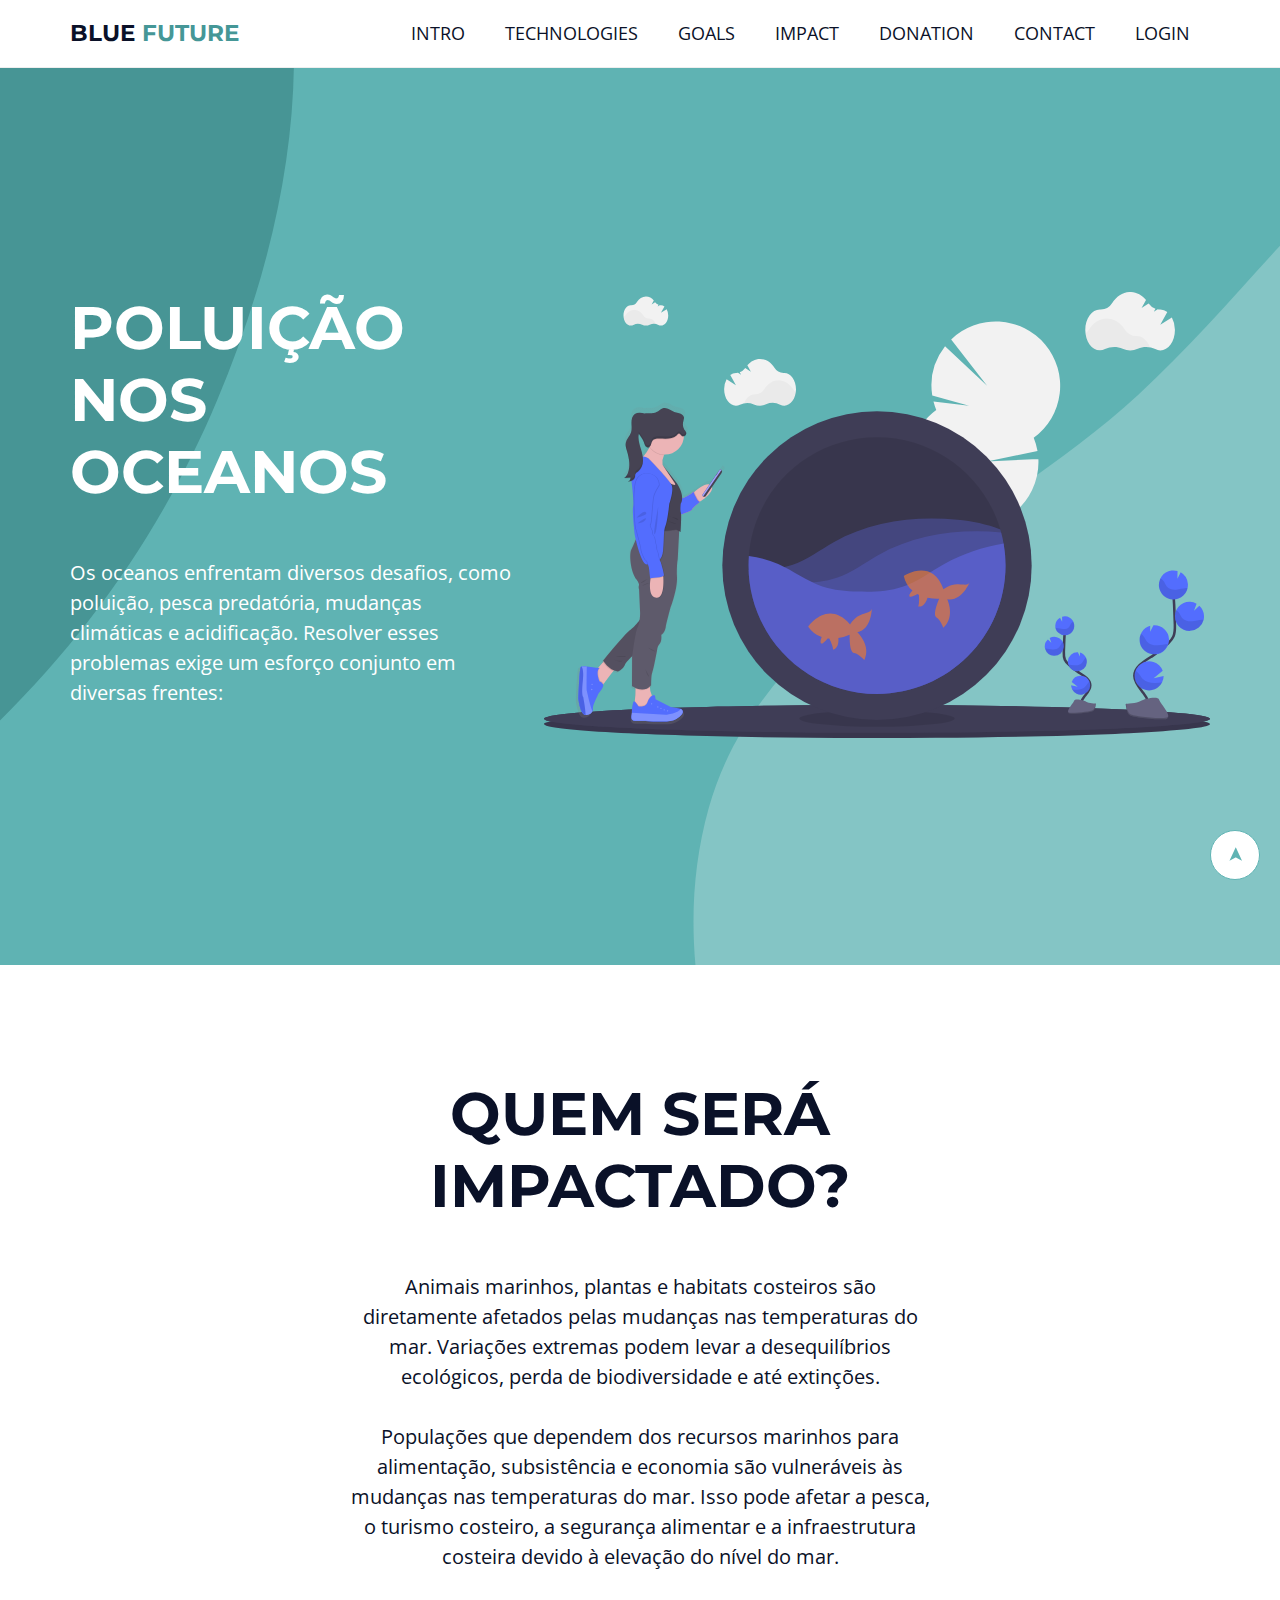
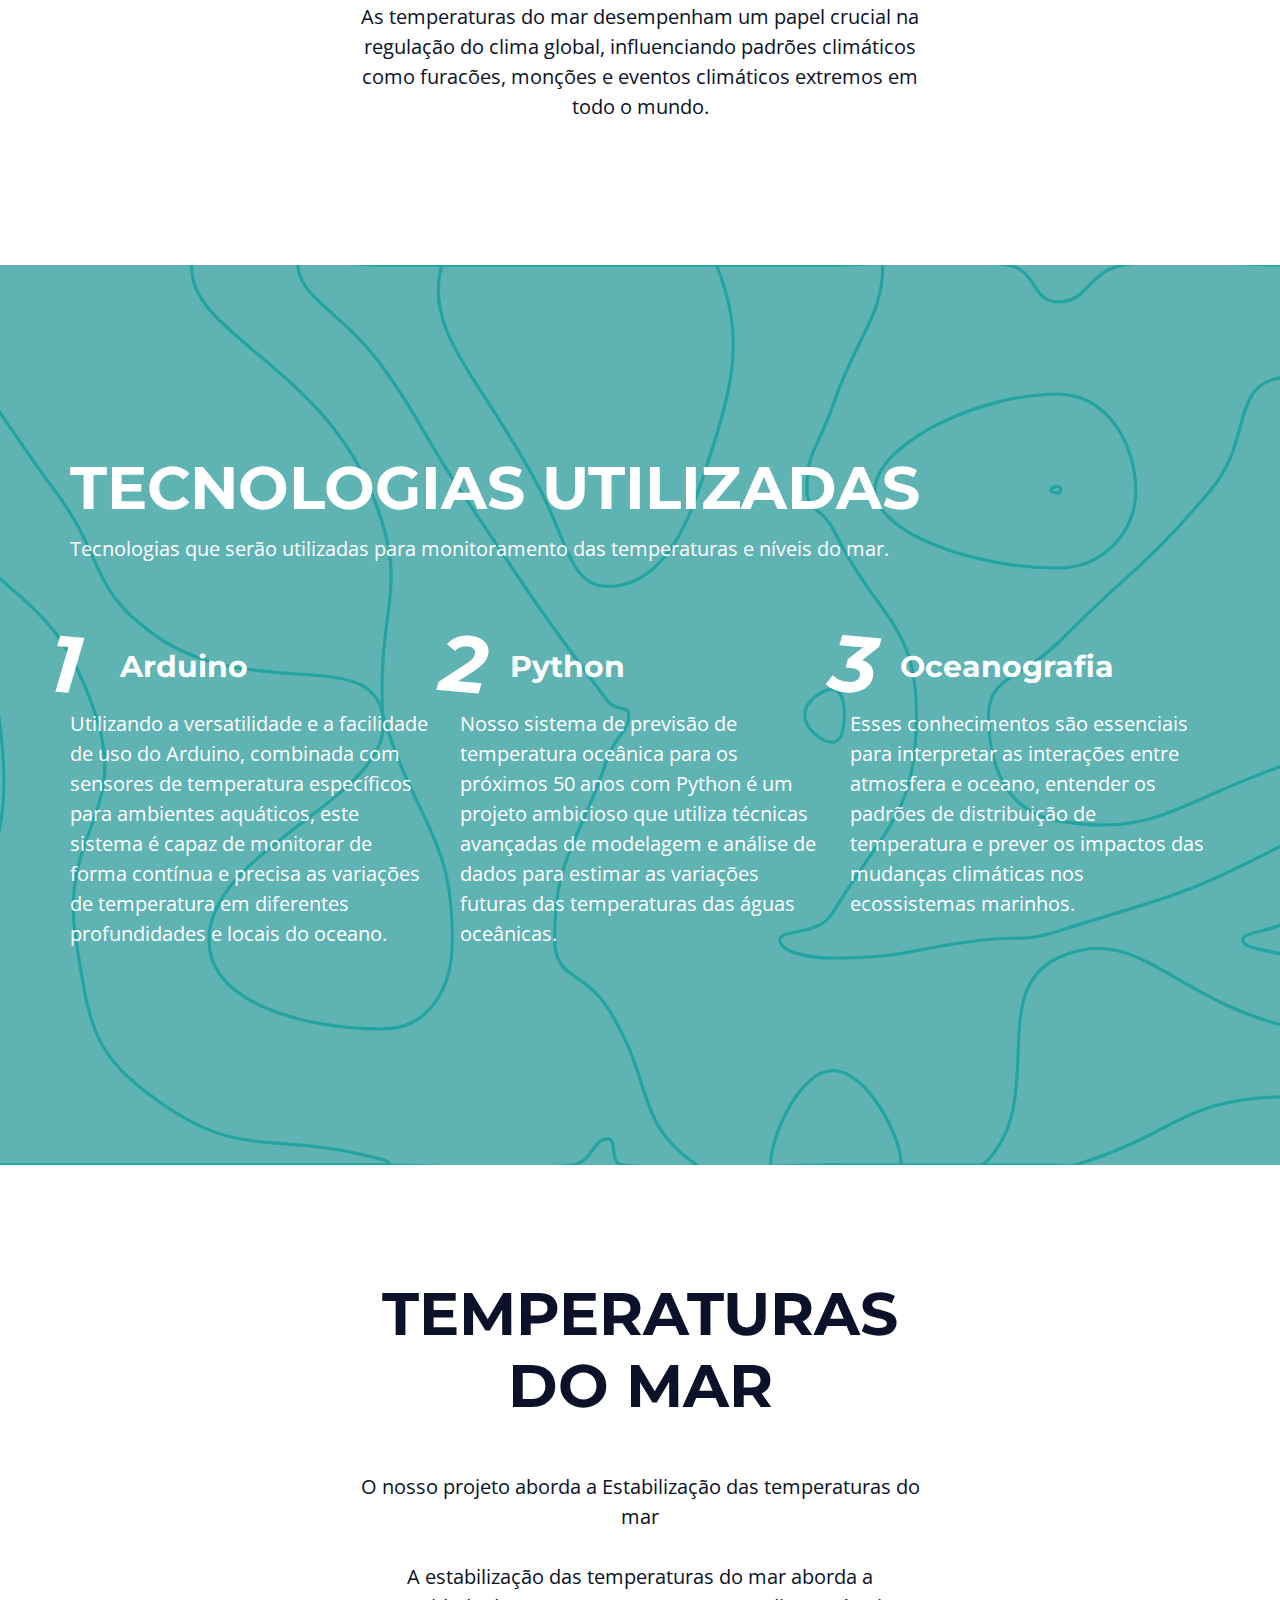
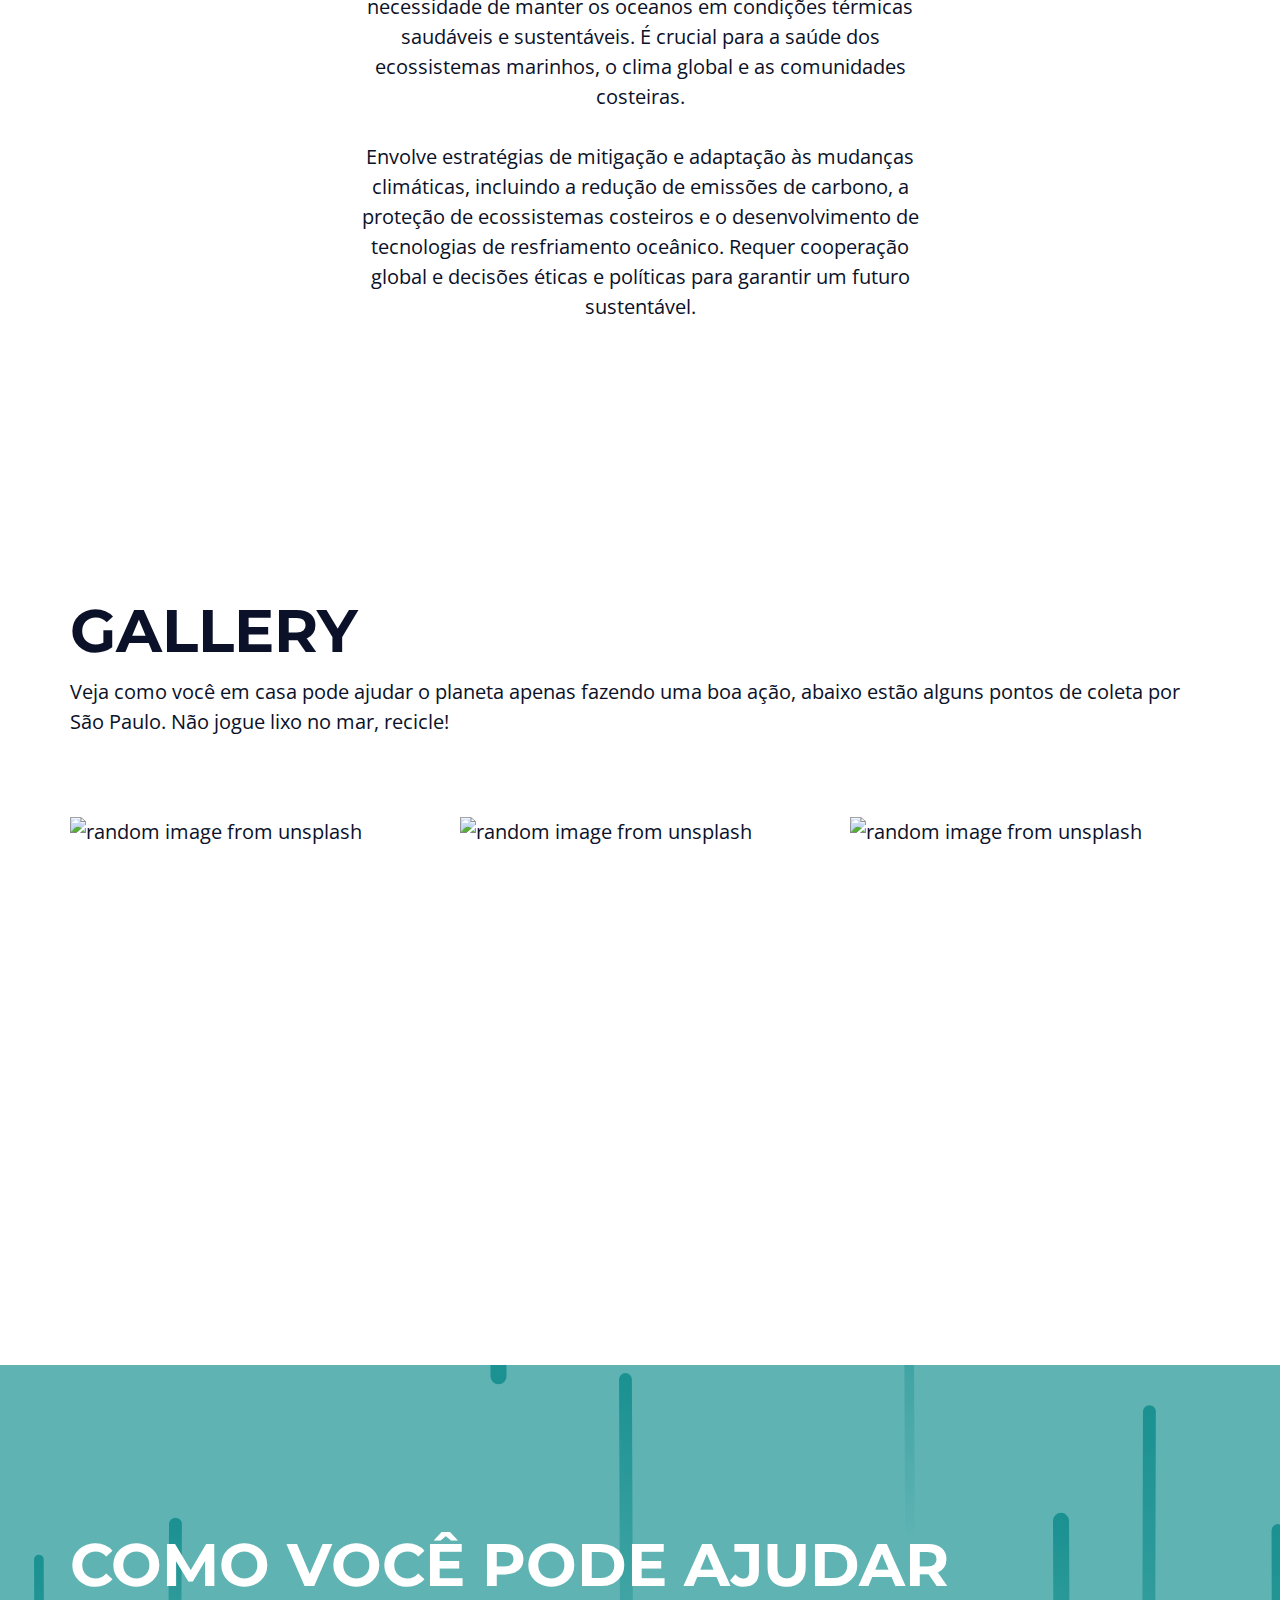
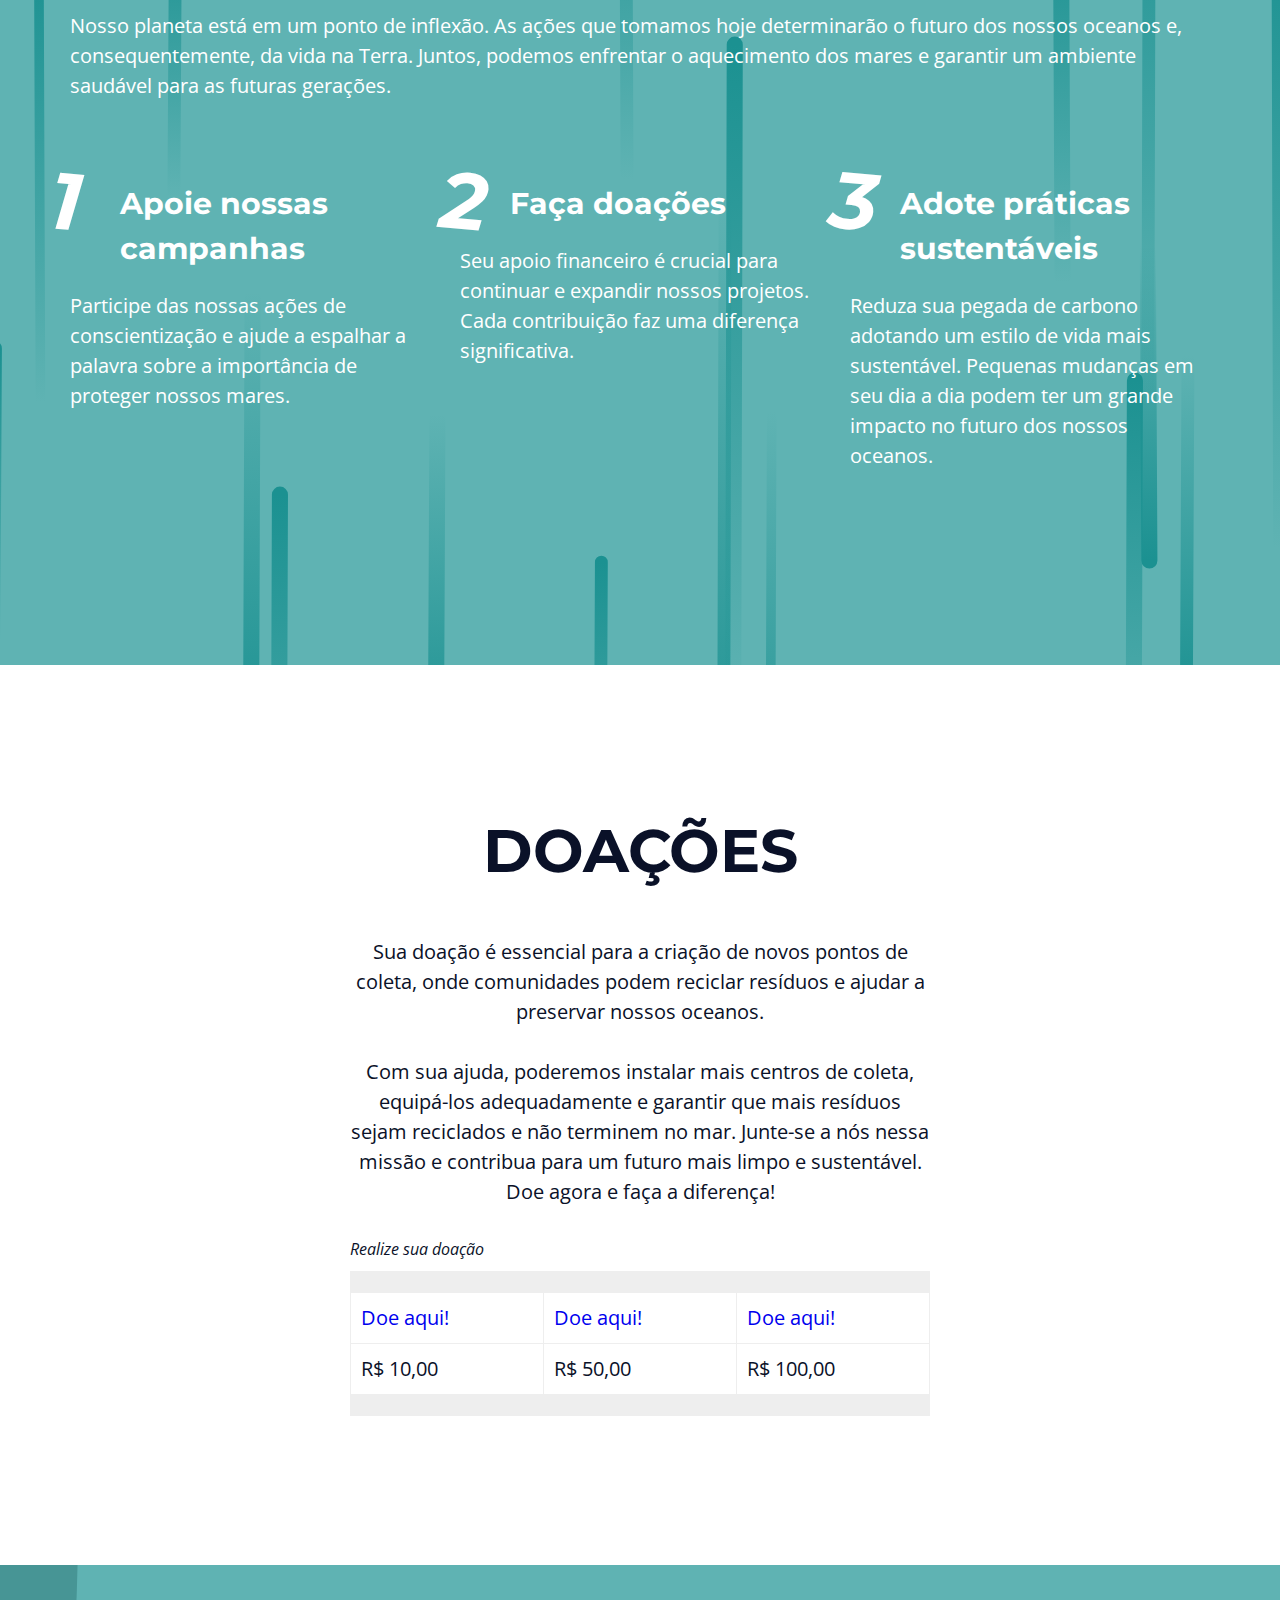
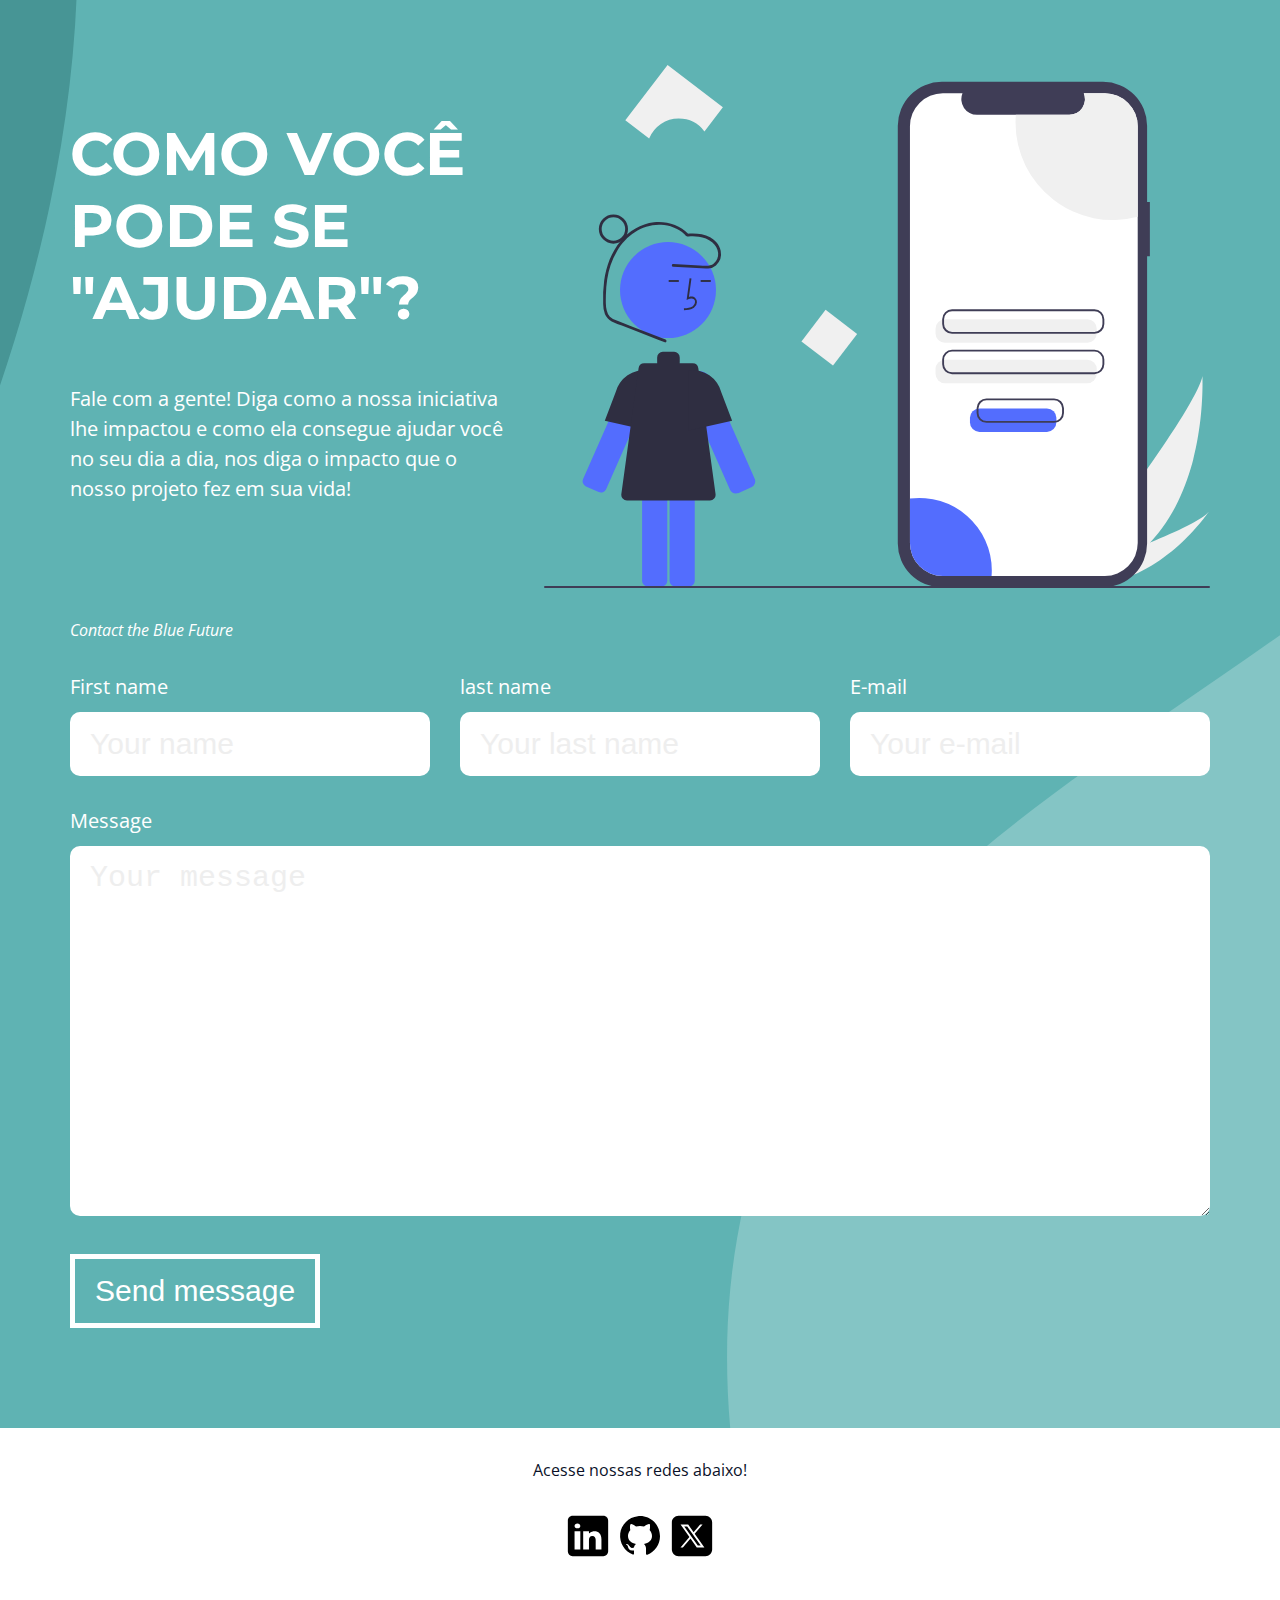
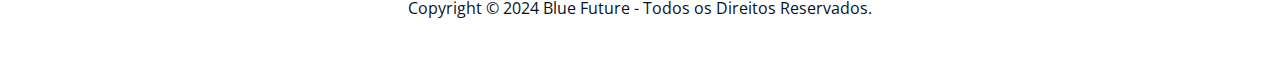
==== index.html @ 36d3753d "Front-end: Blue Future && Web Dev: GS" ====
<!DOCTYPE html>
<html lang="pt-BR">

<head>
  <meta charset="UTF-8">
  <meta name="viewport" content="width=device-width, initial-scale=1.0">
  <title>Blue Future</title>
  <link rel="preconnect" href="https://fonts.gstatic.com">
  <link rel="shortcut icon" href="/assets/img/fish.png">
  <link
    href="https://fonts.googleapis.com/css2?family=Montserrat:wght@900&family=Open+Sans:ital,wght@0,400;0,700;1,400&display=swap"
    rel="stylesheet">
  <link rel="stylesheet" href="assets/css/variables.css">
  <link rel="stylesheet" href="assets/css/elements.css">
  <link rel="stylesheet" href="assets/css/classes.css">
  <link rel="stylesheet" href="assets/css/menu.css">
  <link rel="stylesheet" href="assets/css/styles.css">
</head>

<body>

  <input id="close-menu" class="close-menu" type="checkbox" aria-label="Close menu" role="button">
  <label class="close-menu-label" for="close-menu" title="close menu"></label>
  <aside class="menu white-bg">
    <div class="main-content menu-content">
      <h1 onclick="getElementById('close-menu').checked = false;">
        <a href="#home">Blue <span id="future">Future</span></a>
      </h1>

      <nav>
        <ul onclick="getElementById('close-menu').checked = false;">
          <li><a href="#intro">Intro</a></li>
          <li><a href="#grid-one">Technologies</a></li>
          <li><a href="#goals">Goals</a></li>
          <li><a href="#grid-two">Impact</a></li>
          <li><a href="#pricing">donation</a></li>
          <li><a href="#contact">Contact</a></li>
          <li><a href="login.html">Login</a></li>
        </ul>
      </nav>
    </div>
  </aside>

  <div class="menu-spacing"></div>

  <section id="home" class="intro main-bg section">
    <div class="main-content intro-content">
      <div class="intro-text-content">
        <h2>Poluição nos oceanos</h2>
        <p>Os oceanos enfrentam diversos desafios, como poluição, pesca predatória, mudanças climáticas e acidificação. Resolver esses problemas exige um esforço conjunto em diversas frentes:</p>
      </div>
      <div class="intro-img">
        <img src="assets/img/svg_fish.svg" alt="Logo de HTML, CSS e JS.">
      </div>
    </div>
  </section>

  <section id="intro" class="white-bg section">
    <div class="main-content top3-content">
      <h2>Quem será impactado?</h2>
      <p>Animais marinhos, plantas e habitats costeiros são diretamente afetados pelas mudanças nas temperaturas do mar. Variações extremas podem levar a desequilíbrios ecológicos, perda de biodiversidade e até extinções.</p>
      <p>Populações que dependem dos recursos marinhos para alimentação, subsistência e economia são vulneráveis às mudanças nas temperaturas do mar. Isso pode afetar a pesca, o turismo costeiro, a segurança alimentar e a infraestrutura costeira devido à elevação do nível do mar.</p>
      <p>As temperaturas do mar desempenham um papel crucial na regulação do clima global, influenciando padrões climáticos como furacões, monções e eventos climáticos extremos em todo o mundo.</p>
    </div>
  </section>


  <section id="grid-one" class="grid-one ter-bg section">
    <div class="main-content grid-one-content">
      <h2 class="grid-main-heading">Tecnologias Utilizadas</h2>
      <p class="grid-description">Tecnologias que serão utilizadas para monitoramento das temperaturas e níveis do mar.</p>

      <div class="grid">
        <article>
          <h3>Arduino</h3>
          <p>Utilizando a versatilidade e a facilidade de uso do Arduino, combinada com sensores de temperatura específicos para ambientes aquáticos, este sistema é capaz de monitorar de forma contínua e precisa as variações de temperatura em diferentes profundidades e locais do oceano.</p>
        </article>
        <article>
          <h3>Python</h3>
          <p>Nosso sistema de previsão de temperatura oceânica para os próximos 50 anos com Python é um projeto ambicioso que utiliza técnicas avançadas de modelagem e análise de dados para estimar as variações futuras das temperaturas das águas oceânicas.</p>
        </article>
        <article>
          <h3>Oceanografia</h3>
          <p>Esses conhecimentos são essenciais para interpretar as interações entre atmosfera e oceano, entender os padrões de distribuição de temperatura e prever os impactos das mudanças climáticas nos ecossistemas marinhos.</p>
        </article>
      </div>
    </div>
  </section>

  <section id="goals" class="white-bg section">
    <div class="main-content top3-content">
      <h2>Temperaturas do mar</h2>
      <p>O nosso projeto aborda a Estabilização das temperaturas do mar</p>
      <p>A estabilização das temperaturas do mar aborda a necessidade de manter os oceanos em condições térmicas saudáveis e sustentáveis. É crucial para a saúde dos ecossistemas marinhos, o clima global e as comunidades costeiras.</p>
      <p>Envolve estratégias de mitigação e adaptação às mudanças climáticas, incluindo a redução de emissões de carbono, a proteção de ecossistemas costeiros e o desenvolvimento de tecnologias de resfriamento oceânico. Requer cooperação global e decisões éticas e políticas para garantir um futuro sustentável.</p>
    </div>
  </section>

  <section id="gallery" class="grid-one white-bg section">
    <div class="main-content grid-one-content">
      <h2 class="grid-main-heading">Gallery</h2>
      <p class="grid-description">Veja como você em casa pode ajudar o planeta apenas fazendo uma boa ação, abaixo estão alguns pontos de coleta por São Paulo. Não jogue lixo no mar, recicle!</p>

      <div class="grid">
        <div class="gallery-img">
          <img src="https://images.unsplash.com/photo-1618477462041-2b6b1920e073?q=80&w=2070&auto=format&fit=crop&ixlib=rb-4.0.3&ixid=M3wxMjA3fDB8MHxwaG90by1wYWdlfHx8fGVufDB8fHx8fA%3D%3D" alt="random image from unsplash" />
        </div>
        <div class="gallery-img">
          <img src="https://plus.unsplash.com/premium_photo-1682091830665-e6a7e4335234?q=80&w=2070&auto=format&fit=crop&ixlib=rb-4.0.3&ixid=M3wxMjA3fDB8MHxwaG90by1wYWdlfHx8fGVufDB8fHx8fA%3D%3D" alt="random image from unsplash" />
        </div>
        <div class="gallery-img">
          <img src="https://plus.unsplash.com/premium_photo-1664475518050-b8e78dccf95c?q=80&w=2070&auto=format&fit=crop&ixlib=rb-4.0.3&ixid=M3wxMjA3fDB8MHxwaG90by1wYWdlfHx8fGVufDB8fHx8fA%3D%3D" alt="random image from unsplash" />
        </div>
        <div class="gallery-img">
          <iframe src="https://www.google.com/maps/embed?pb=!1m18!1m12!1m3!1d58525.08194206364!2d-46.807907487698145!3d-23.53906115295332!2m3!1f0!2f0!3f0!3m2!1i1024!2i768!4f13.1!3m3!1m2!1s0x94ce59c7dbf9ff57%3A0x4ca8eb5c4f7ecca9!2sFIAP%20-%20Paulista!5e0!3m2!1spt-BR!2sbr!4v1716909405875!5m2!1spt-BR!2sbr" width="600" height="350" style="border:0;" allowfullscreen="" loading="lazy" referrerpolicy="no-referrer-when-downgrade"></iframe>
        </div>
        <div class="gallery-img">
          <iframe src="https://www.google.com/maps/embed?pb=!1m18!1m12!1m3!1d58525.08194206364!2d-46.807907487698145!3d-23.53906115295332!2m3!1f0!2f0!3f0!3m2!1i1024!2i768!4f13.1!3m3!1m2!1s0x94ce59c7dbf9ff57%3A0x4ca8eb5c4f7ecca9!2sFIAP%20-%20Paulista!5e0!3m2!1spt-BR!2sbr!4v1716909405875!5m2!1spt-BR!2sbr" width="600" height="350" style="border:0;" allowfullscreen="" loading="lazy" referrerpolicy="no-referrer-when-downgrade"></iframe>
        </div>
        <div class="gallery-img">
          <iframe src="https://www.google.com/maps/embed?pb=!1m18!1m12!1m3!1d58525.08194206364!2d-46.807907487698145!3d-23.53906115295332!2m3!1f0!2f0!3f0!3m2!1i1024!2i768!4f13.1!3m3!1m2!1s0x94ce59c7dbf9ff57%3A0x4ca8eb5c4f7ecca9!2sFIAP%20-%20Paulista!5e0!3m2!1spt-BR!2sbr!4v1716909405875!5m2!1spt-BR!2sbr" width="600" height="350" style="border:0;" allowfullscreen="" loading="lazy" referrerpolicy="no-referrer-when-downgrade"></iframe>
        </div>
      </div>
    </div>
  </section>



  <section id="grid-two" class="grid-one sec-bg section">
    <div class="main-content grid-one-content">
      <h2 class="grid-main-heading">Como Você Pode Ajudar</h2>
      <p class="grid-description">Nosso planeta está em um ponto de inflexão. As ações que tomamos hoje determinarão o futuro dos nossos oceanos e, consequentemente, da vida na Terra. Juntos, podemos enfrentar o aquecimento dos mares e garantir um ambiente saudável para as futuras gerações.</p>

      <div class="grid">
        <article>
          <h3>Apoie nossas campanhas</h3>
          <p>Participe das nossas ações de conscientização e ajude a espalhar a palavra sobre a importância de proteger nossos mares.</p>
        </article>
        <article>
          <h3>Faça doações</h3>
          <p>Seu apoio financeiro é crucial para continuar e expandir nossos projetos. Cada contribuição faz uma diferença significativa.</p>
        </article>
        <article>
          <h3>Adote práticas sustentáveis</h3>
          <p>Reduza sua pegada de carbono adotando um estilo de vida mais sustentável. Pequenas mudanças em seu dia a dia podem ter um grande impacto no futuro dos nossos oceanos.</p>
        </article>
      </div>
    </div>
  </section>

  <section id="pricing" class="white-bg section">
    <div class="main-content top3-content">
      <h2>Doações</h2>
      <p>Sua doação é essencial para a criação de novos pontos de coleta, onde comunidades podem reciclar resíduos e ajudar a preservar nossos oceanos. </p>
      <p>Com sua ajuda, poderemos instalar mais centros de coleta, equipá-los adequadamente e garantir que mais resíduos sejam reciclados e não terminem no mar. Junte-se a nós nessa missão e contribua para um futuro mais limpo e sustentável. Doe agora e faça a diferença!</p>

      <div class="responsive-table">
        <table>
          <caption>Realize sua doação</caption>

          <thead>
            <tr>
              <th></th>
              <th></th>
              <th></th>
            </tr>
          </thead>

          <tbody>
            <tr>
              <td><a href="https://www.fiap.com.br/graduacao/global-solution/?utm_source=akna&utm_medium=email&utm_campaign=GRAD-240523-Global-Solution-2024-1">Doe aqui!</a></td>
              <td><a href="https://www.fiap.com.br/graduacao/global-solution/?utm_source=akna&utm_medium=email&utm_campaign=GRAD-240523-Global-Solution-2024-1">Doe aqui!</a></td>
              <td><a href="https://www.fiap.com.br/graduacao/global-solution/?utm_source=akna&utm_medium=email&utm_campaign=GRAD-240523-Global-Solution-2024-1">Doe aqui!</a></td>
            </tr>
            <tr>
              <td>R$ 10,00</td>
              <td>R$ 50,00</td>
              <td>R$ 100,00</td>
            </tr>
          </tbody>

          <tfoot>
            <tr>
              <td></td>
              <td></td>
              <td></td>
            </tr>
          </tfoot>
        </table>
      </div>
    </div>
  </section>

  <section id="contact" class="intro main-bg section">
    <div class="main-content intro-content">
      <div class="intro-text-content">
        <h2>Como você pode se "ajudar"?</h2>
        <p>Fale com a gente! Diga como a nossa iniciativa lhe impactou e como ela consegue ajudar você no seu dia a dia, nos diga o impacto que o nosso projeto fez em sua vida!</p>
      </div>
      <div class="intro-img">
        <img src="assets/img/login.svg" alt="Logo de HTML, CSS e JS.">
      </div>
      <div class="contact-form">
        <fieldset class="form-grid">
          <legend>Contact the Blue Future</legend>

          <div class="form-group">
            <label for="first-name">First name</label>
            <input type="text" name="first-name" id="first-name" placeholder="Your name">
          </div>

          <div class="form-group">
            <label for="last-name">last name</label>
            <input type="text" name="last-name" id="last-name" placeholder="Your last name">
          </div>

          <div class="form-group">
            <label for="email">E-mail</label>
            <input type="email" name="email" id="email" placeholder="Your e-mail">
          </div>

          <div class="form-group full-width">
            <label for="message">Message</label>
            <textarea name="message" id="message" cols="30" rows="10" placeholder="Your message"></textarea>
          </div>

          <div class="form-group full-width">
            <button type="submit">Send message</button>
          </div>
        </fieldset>
      </div>  
    </div>
  </section>


  <footer id="footer" class="footer white-bg">

    <p>Acesse nossas redes abaixo!</p>
    <a href="https://www.linkedin.com/in/matheus-montovaneli-4bbb04300/"><img class="footer_icons" src="assets/img/linkedin.svg" alt="" srcset=""></a>
    <a href="https://www.linkedin.com/in/matheus-montovaneli-4bbb04300/"><img class="footer_icons" src="assets/img/github.svg" alt="" srcset=""></a>
    <a href="https://x.com/FIAP"><img class="footer_icons" src="assets/img/twitter.svg" alt="" srcset=""></a>

    <p><a rel="nofollow" target="_blank" href="">Copyright © 2024 Blue Future - Todos os Direitos Reservados.</a></p>
  </footer>

  <a class="back-to-top" href="/">➤</a>
</body>

</html>
---- assets/css/variables.css ----
:root {
  --primary-color: #0A1128;
  --white-color: #FFFFFF;
  --light-gray-color: #EEEEEE;
  --secondary-color: crimson;
  --aqua-color: #5fb3b3;
  --gap: 3rem;
}
---- assets/css/elements.css ----
* {
  margin: 0;
  padding: 0;
  box-sizing: border-box;
}

html {
  font-size: 62.5%;
  scroll-behavior: smooth;
}

body {
  font-family: 'Open Sans', sans-serif;
  font-size: 2rem;
  color: var(--primary-color);
  line-height: 1.5;
}

h1, h2, h3, h4, h5, h6 {
  font-family: 'Montserrat', sans-serif;
}

h1 {
  font-size: 6rem;
  text-transform: uppercase;
}

h1 {
  font-size: 6rem;
  text-transform: uppercase;
}

h2 {
  font-size: 6rem;
  margin-bottom: 5rem;
  text-transform: uppercase;
  line-height: 1.2;
}

h3 {
  font-size: 5rem;
}

h4 {
  font-size: 4.5rem;
}

h5 {
  font-size: 4rem;
}

h6 {
  font-size: 3.5rem;
}

a {
  text-decoration: none;
}

p {
  margin-bottom: 3rem;
}

.responsive-table {
  overflow: hidden;
  overflow-x: auto;
}

table {
  min-width: 360px;
  width: 100%;
  border-collapse: collapse;
}

table caption {
  font-style: italic;
  font-size: 1.6rem;
  text-align: left;
  margin-bottom: 1rem;
}

table td, table th {
  white-space: nowrap;
  padding: 1rem;
  text-align: left;
  border: 0.1rem solid var(--light-gray-color)
}

tfoot td, table th {
  background: var(--light-gray-color);
}

.footer_icons {
  width: 48px;
  height: 48px;
}
---- assets/css/classes.css ----
.main-bg {
  background-image: url('../img/bg.svg');
  background-size: cover;
  background-position: center center;
  color: var(--white-color);
}

.sec-bg {
  background-image: url('../img/bg2.svg');
  background-size: cover;
  background-position: center center;
  color: var(--white-color);
}

.ter-bg {
  background-image: url('../img/bg3.svg');
  background-size: cover;
  background-position: center center;
  color: var(--white-color);
}

.white-bg {
  background: var(--white-color);
  color: var(--primary-color);
}

.main-content {
  max-width: 120rem;
  margin: 0 auto;
  padding: 10rem var(--gap);
}

.section {
  min-height: 100vh;
}

.menu-spacing {
  height: 65px;
}

body .full-width {
  width: 100%;
  flex: 1 1 100%;
}
---- assets/css/menu.css ----
.menu {
  position: fixed;
  top: 0;
  left: 0;
  right: 0;
  width: 100%;
  z-index: 1;
  border-bottom: 0.1rem solid var(--light-gray-color);
}

.menu-content {
  display: flex;
  justify-content: space-between;
  align-items: center;
  padding-top: 0;
  padding-bottom: 0;
}

.menu h1 {
  font-size: 2.3rem;
  color: var(--primary-color);
}

.menu h1 a {
  color: inherit;
}

.menu ul {
  list-style: none;
  display: flex;
}

.menu ul li a {
  text-transform: uppercase;
  display: block;
  padding: 2rem;
  font-size: 1.8rem;
  color: var(--primary-color);
  position: relative;
}

.menu ul li a::after {
  content: '';
  position: absolute;
  bottom: 1rem;
  left: 50%;
  width: 0;
  height: 0.2rem;
  background: var(--aqua-color); 
  transition: all 300ms ease-in-out;
}

.menu ul li a:hover::after {
  width: 50%;
  left: 25%;
}
#future {
  color: rgb(69, 151, 151);
}
---- assets/css/styles.css ----
.intro-content {
  position: relative;
  /* top: -8rem; */
  display: grid;
  grid-template-columns: 1fr 1.5fr;
  gap: var(--gap);
  min-height: 100vh;
}

.intro-text-content, .intro-img {
  display: flex;
  flex-flow: column wrap;
  justify-content: center;
}

.intro-img img,
.intro-img svg {
  max-width: 100%;
  height: auto;
}

.top3-content {
  max-width: 64rem;
  display: flex;
  flex-direction: column;
  flex-wrap: nowrap;
  justify-content: center;
  min-height: 100vh;
  text-align: center;
}

.grid-one-content {
  display: flex;
  flex-flow: column wrap;
  justify-content: center;
  min-height: 100vh;
}

.grid-main-heading {
  margin-bottom: 1rem;
}

.grid-description {
  padding-bottom: 5rem;
}

.grid {
  display: grid;
  grid-template-columns: repeat(3, 1fr);
  gap: var(--gap);
  counter-reset: grid-counter;
}

.grid h3 {
  font-size: 3rem;
  position: relative;
  padding-left: 5rem;
  padding-bottom: 2rem;
}

.grid h3::before {
  counter-increment: grid-counter;
  content: counter(grid-counter);
  position: absolute;
  font-size: 8rem;
  font-style: italic;
  top: -4rem;
  left: -2rem;
  transform: rotate(5deg);
}

.gallery-img {
  width: 100%;
  /* max-width: 36rem;
  max-height: 36rem; */
  overflow: hidden;
  max-width: 100%;
  max-height: 100%; 
}

.gallery-img img {
  background-size: contain;
  transition: all 300ms ease-in-out;
  width: 100%;
}

.gallery-img img:hover {
  transform: translate(-3%, 3%) scale(1.2) rotate(5deg);
}

.contact-form {
  grid-column: span 2;
}

.contact-form .form-grid {
  border: none;
  display: flex;
  flex-direction: row;
  flex-wrap: wrap;
  gap: var(--gap);
}

.form-grid legend {
  font-style: italic;
  font-size: 1.6rem; 
  margin-bottom: 3rem;
}

.form-group {
  flex: 1 1 320px;
}

.form-group label {
  display: block;
  margin-bottom: 1rem;
}

.form-group input,
.form-group textarea {
  border-radius: 10px;
  border: none;
  background: var(--white-color);
  padding: 1.5rem 2rem;
  width: 100%;
  font-size: 3rem;
  outline: none;
}

.form-group input:focus,
.form-group textarea:focus {
  box-shadow: 0 0 10px 2px var(--aqua-color);
}

.form-group button {
  border: 0.5rem solid var(--white-color);
  background: none;
  color: var(--white-color);
  padding: 1.5rem 2rem;
  font-size: 3rem;
  cursor: pointer;
  transition: all 300ms ease-in-out;
}

.form-group button:hover {
  background: var(--white-color);
  color: var(--primary-color);
}

.form-group ::placeholder {
  color: var(--light-gray-color);
}

.footer {
  text-align: center;
  font-size: 1.6rem;
}

.footer a {
  color: var(--primary-color);
}

.heart {
  color: var(--secondary-color);
}

.footer p {
  margin: 0;
  padding: 3rem;
}

.close-menu {
  display: none;
}

.back-to-top {
  position: fixed;
  bottom: 2rem;
  right: 2rem;
  background: var(--white-color);
  width: 5rem;
  height: 5rem;
  display: flex;
  justify-content: center;
  align-items: center;
  border-radius: 50%;
  color: var(--aqua-color);
  transform: rotate(-90deg);
  border: 0.1rem solid var(--aqua-color);
}

@media (max-width: 800px) {
  .intro-content, .grid {
    grid-template-columns: 1fr;
  }

  .gallery-img {
    width: 100%;
    max-width: 100%;
    max-height: 100%; 
  }

  .gallery-img img {
    width: 100%;
  }

  .grid-one-content {
    display: block;
  }

  .menu {
    bottom: 0;
    text-align: center;
  }

  .menu-content, .menu-content ul {
    flex-direction: column;
    justify-content: center;
  }

  .menu-content {
    height: 100vh;
  }

  .menu {
    display: none;
  }

  .close-menu-label::after {
    content: '☰';
    position: fixed;
    z-index: 2;
    top: 2rem;
    right: 2rem;
    background: var(--aqua-color);
    color: var(--white-color);
    font-size: 3rem;
    line-height: 3rem;
    width: 3rem;
    height: 3rem;
    text-align: center;
    padding: 0.5rem;
    cursor: pointer;
  }

  .close-menu:checked~.menu {
    display: block;
  }

  .close-menu:checked~.close-menu-label::after {
    content: '×';
  }

  .menu-spacing {
    display: none;
  }


  h1 {
    font-size: 4rem;
  }

  h2 {
    font-size: 3.6rem;
  }

  h3 {
    font-size: 3.4rem;
  }

  h4 {
    font-size: 3.2rem;
  }

  h5 {
    font-size: 3rem;
  }

  h6 {
    font-size: 2.8rem;
  }
}
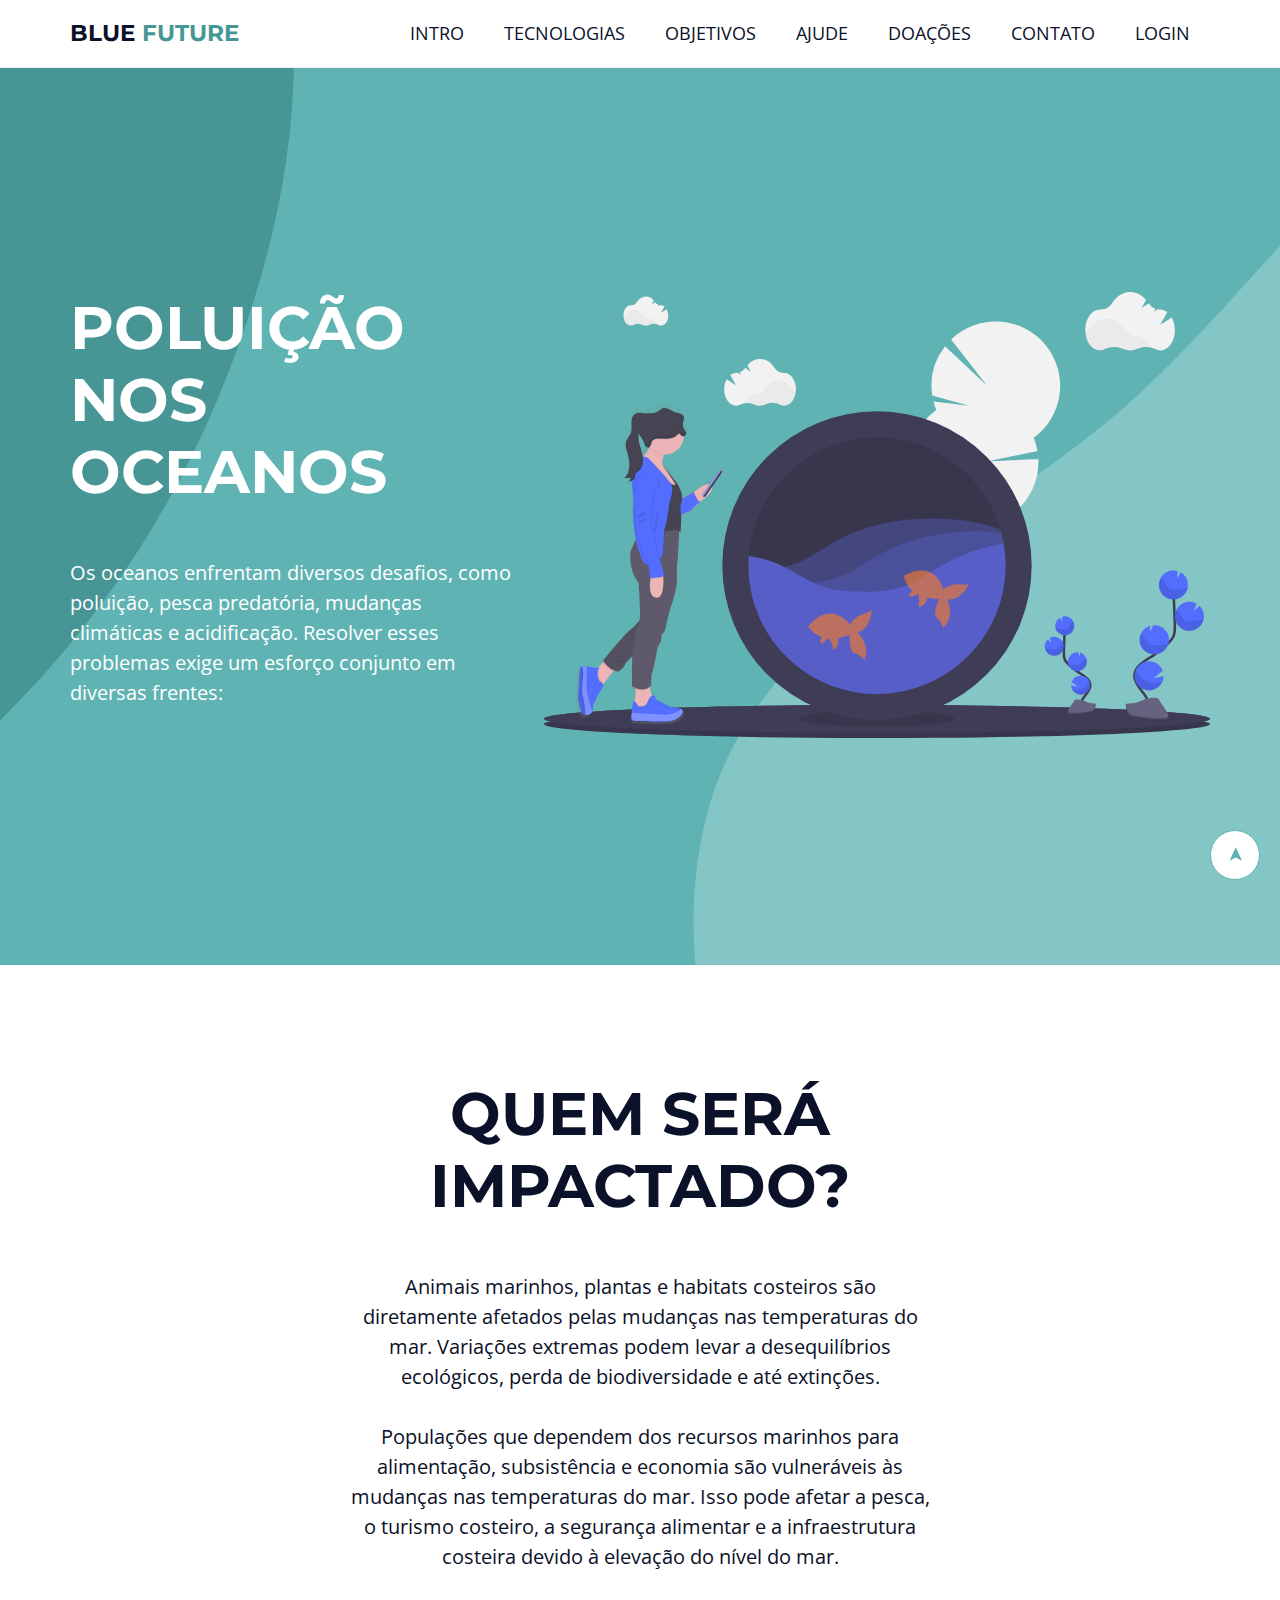
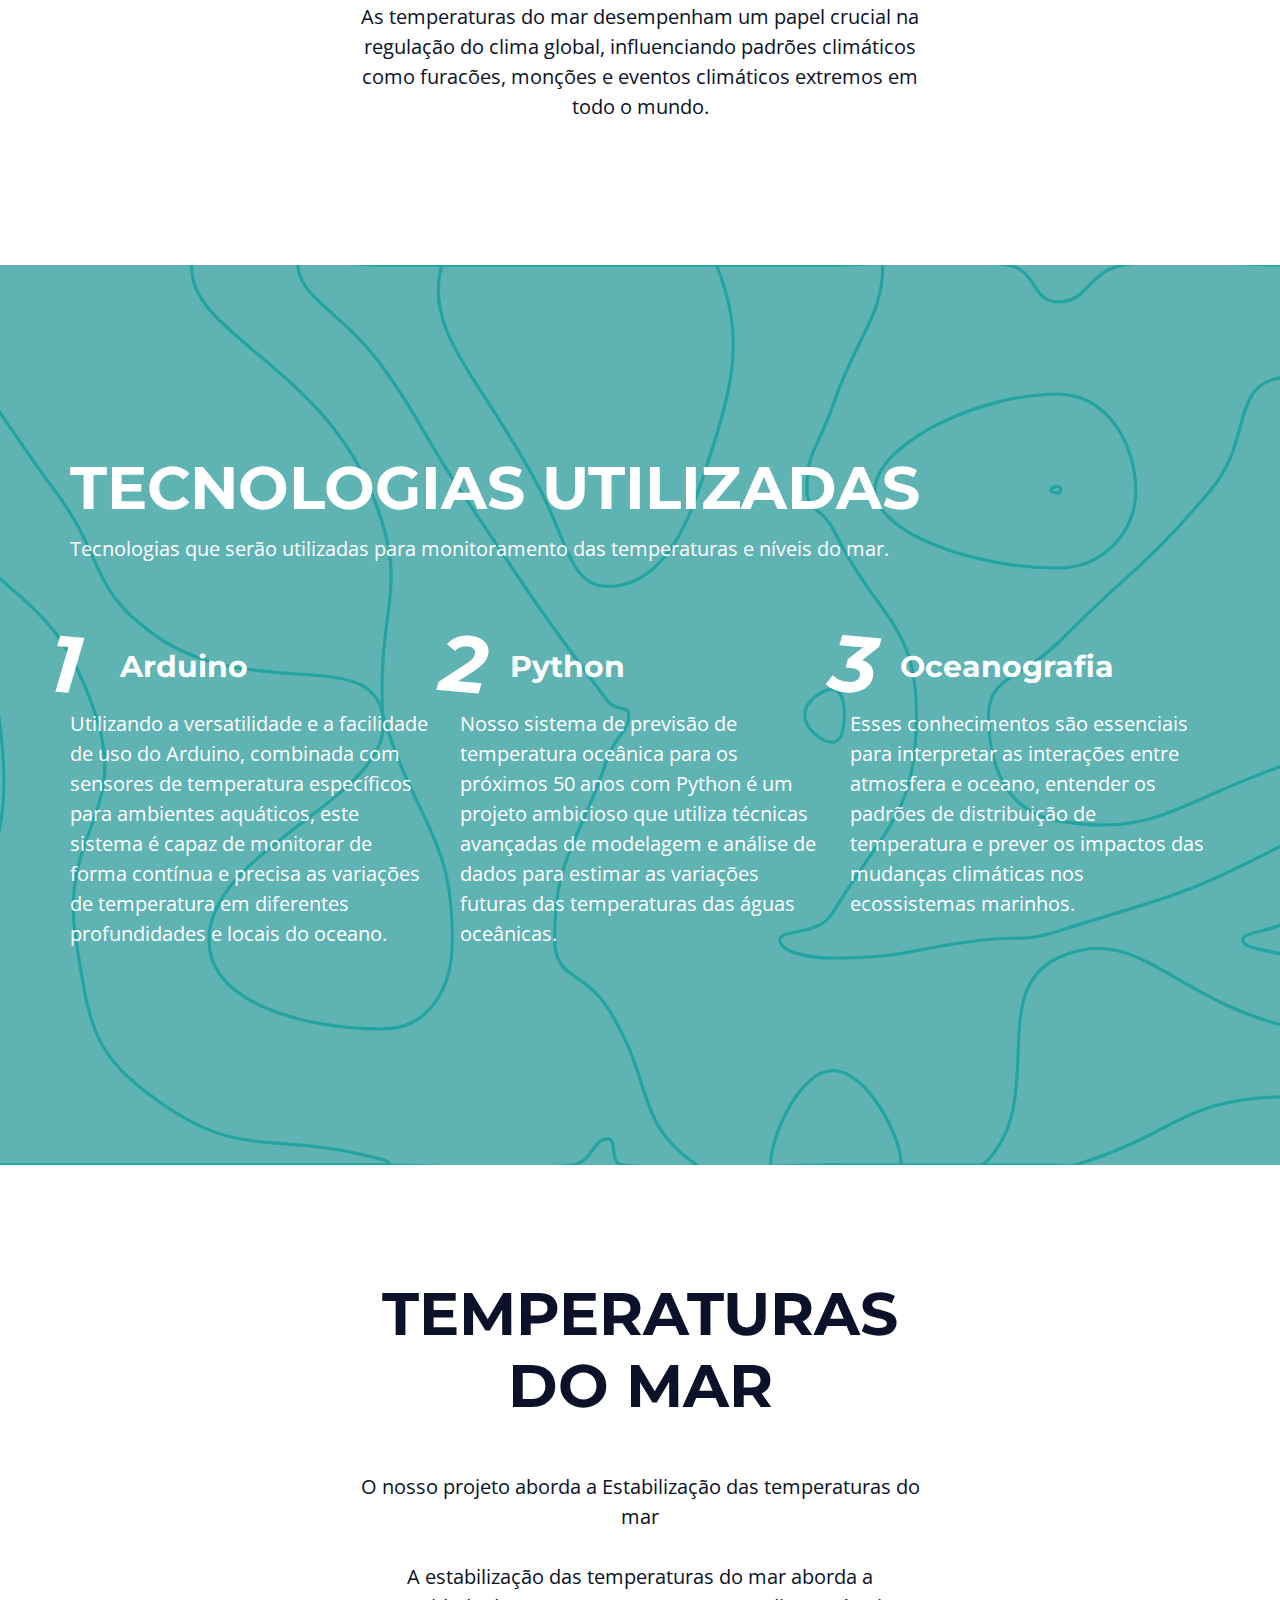
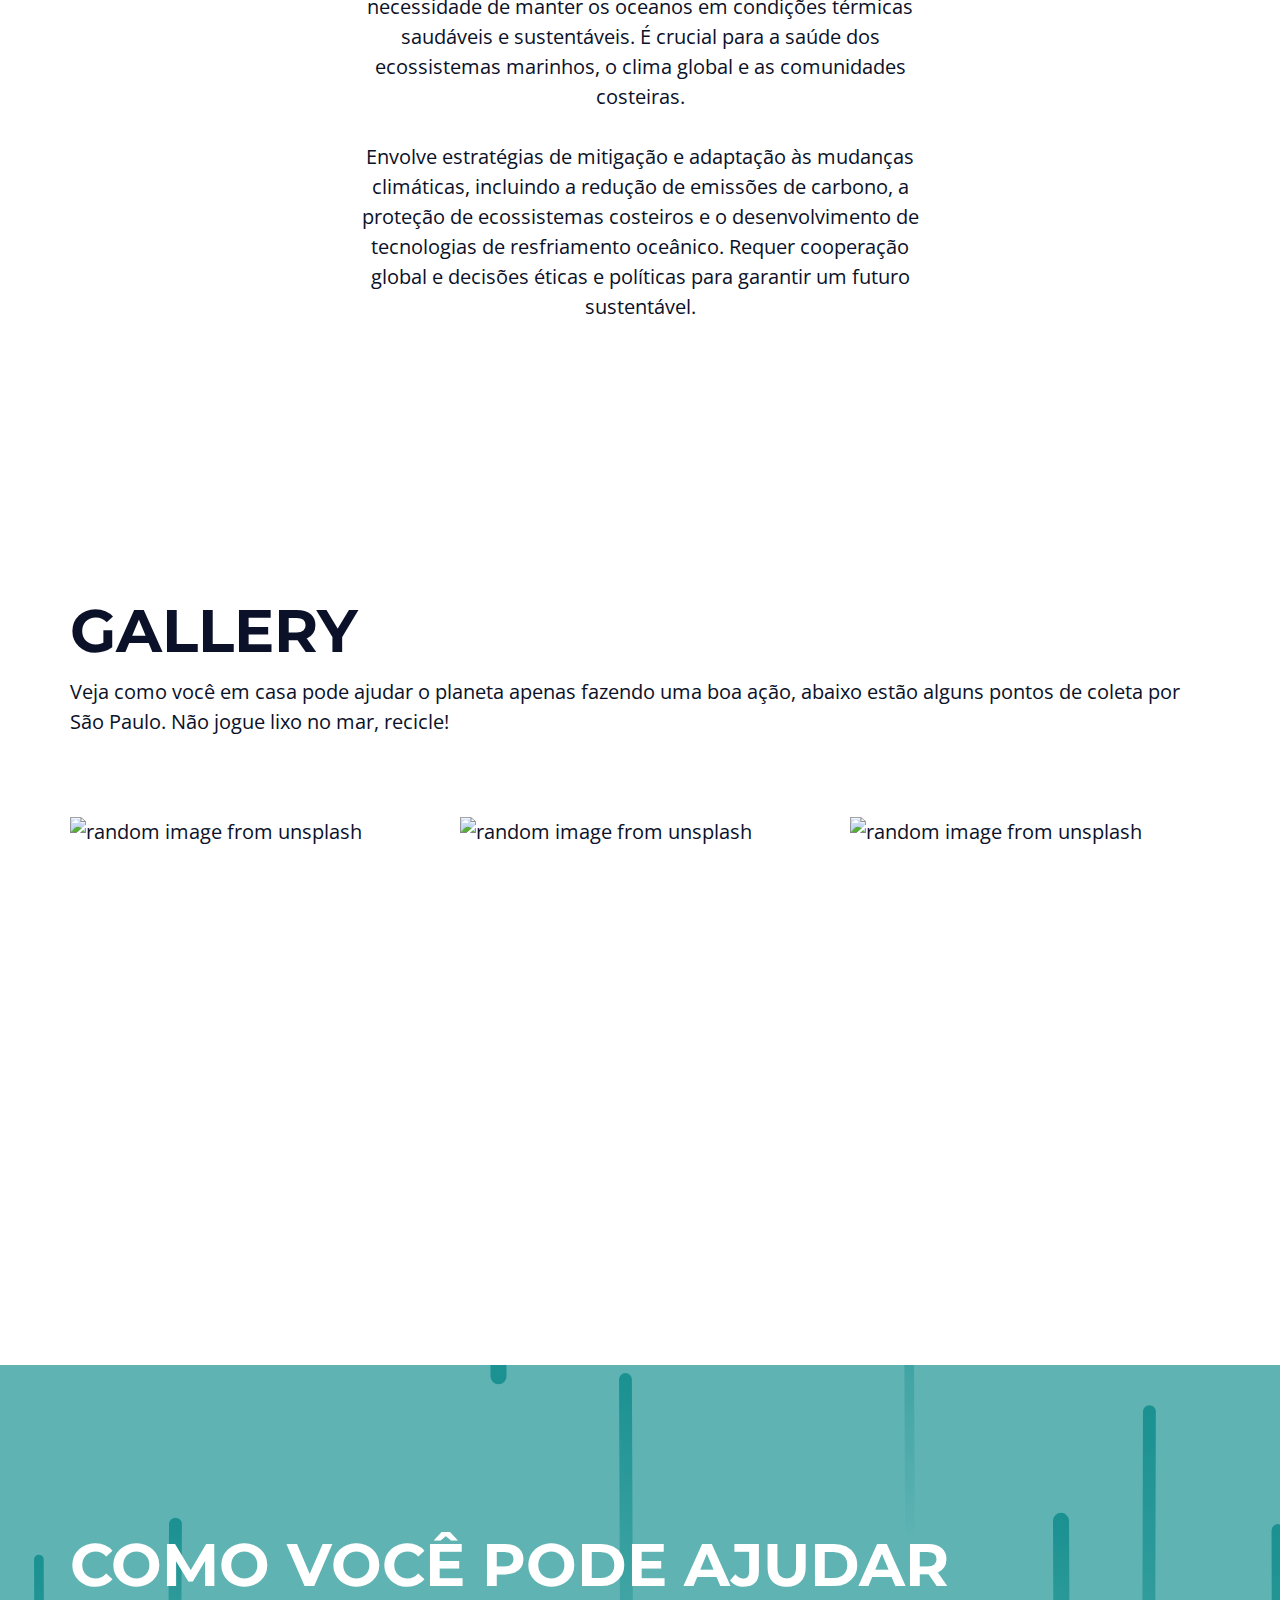
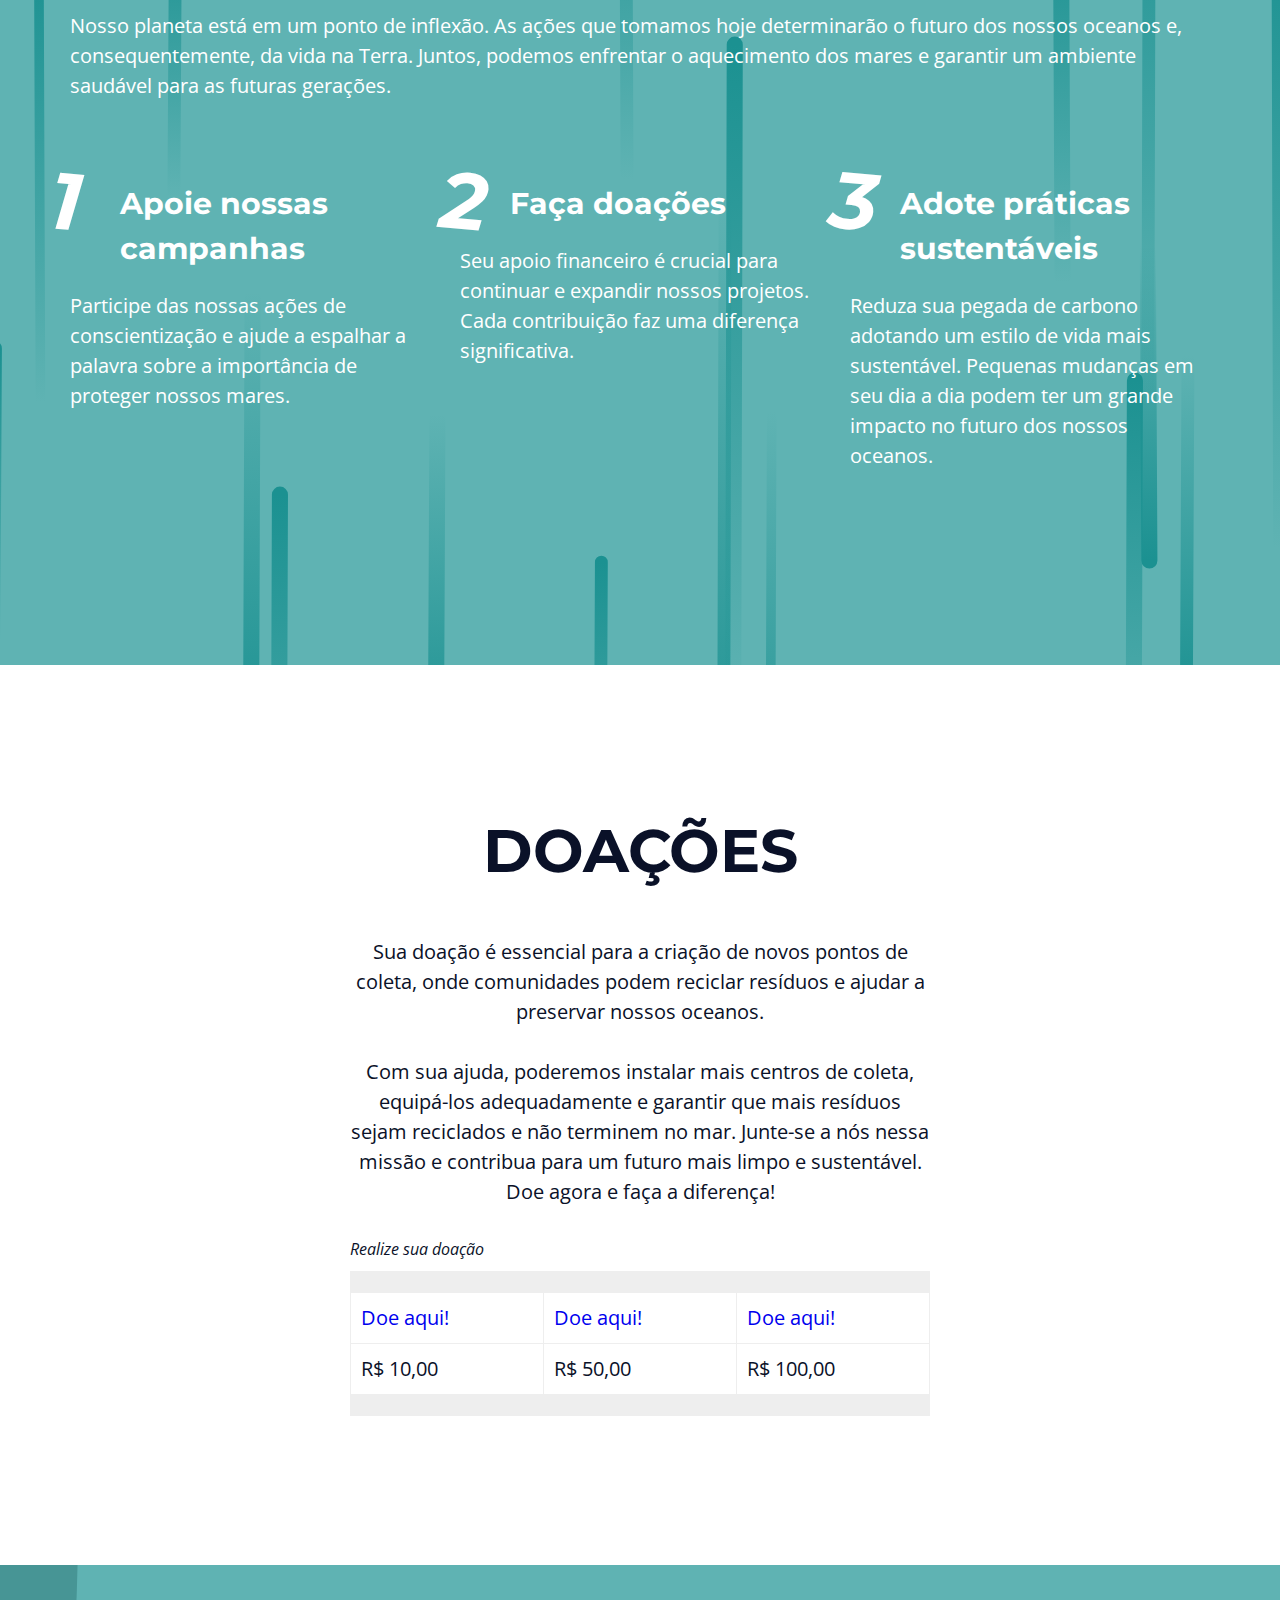
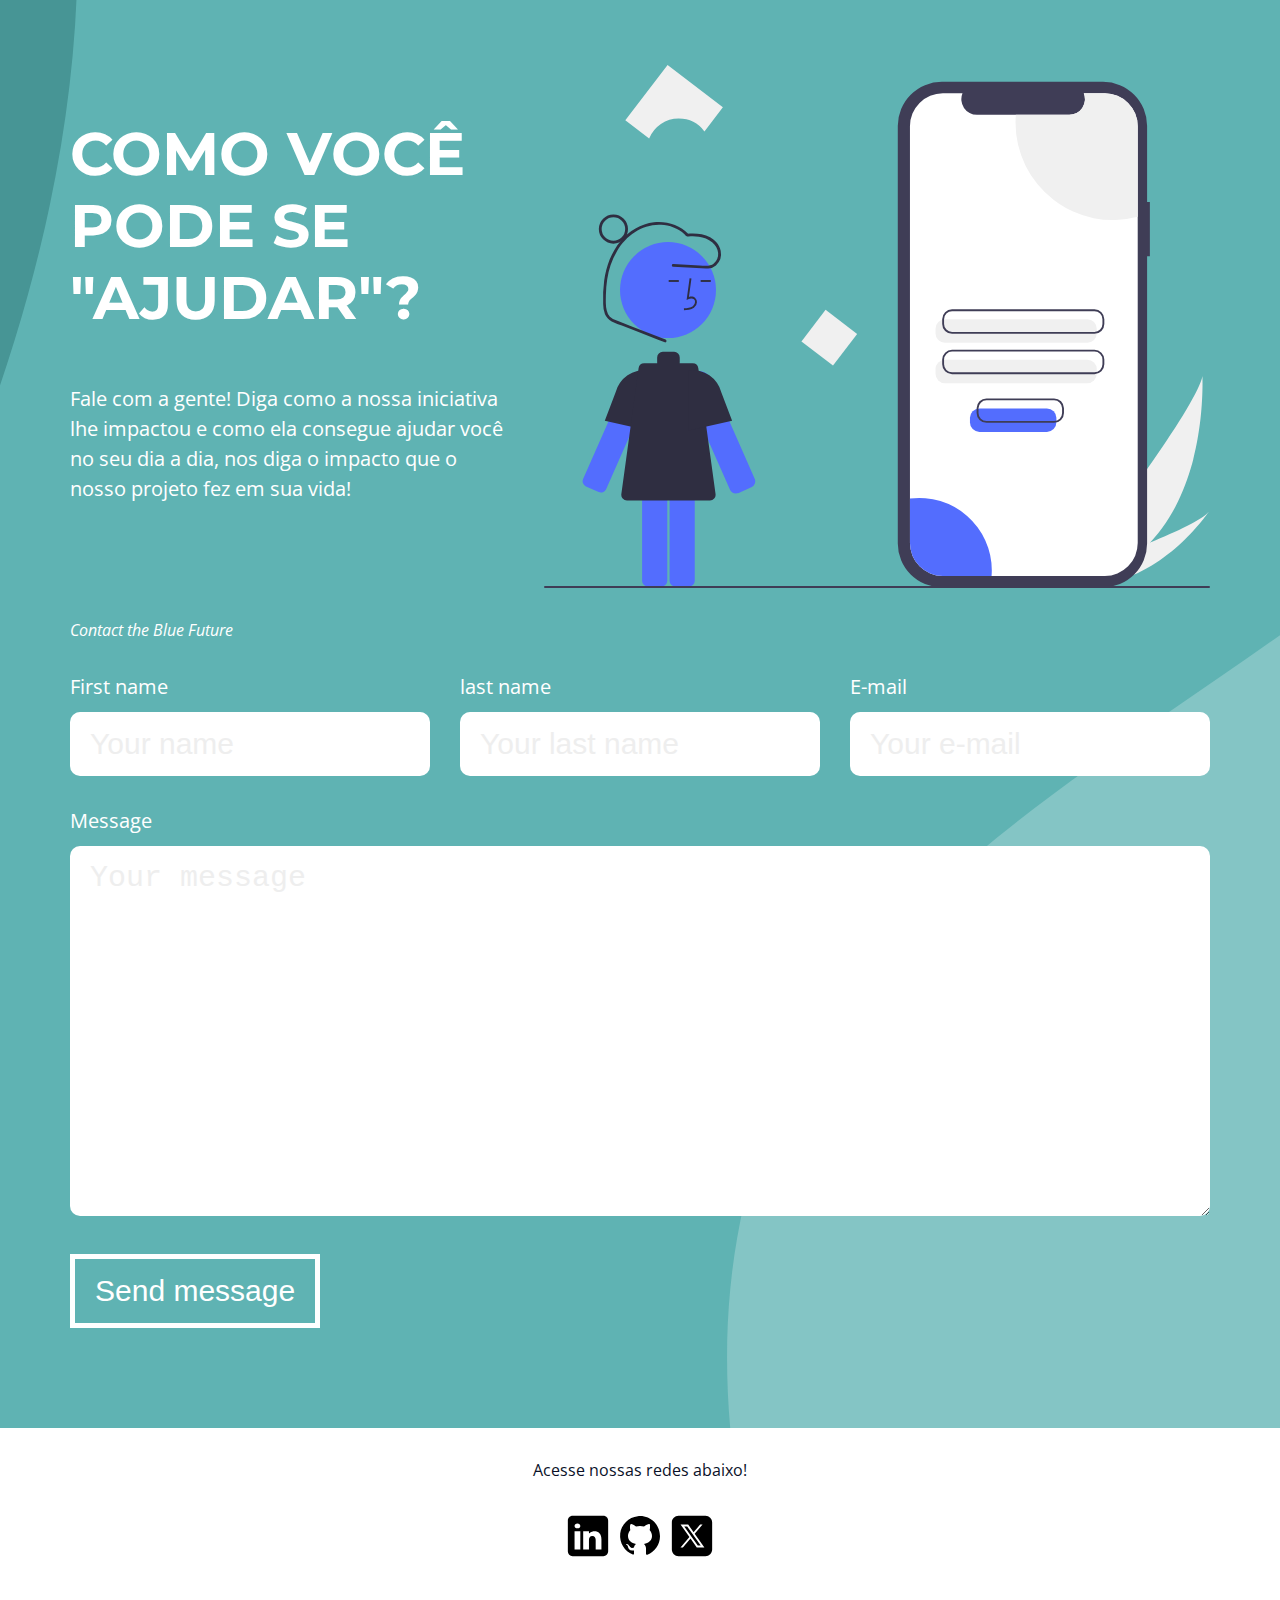
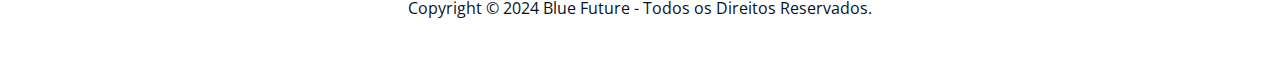
==== commit 2ffd429a: "Menu" ====
--- a/index.html
+++ b/index.html
@@ -30,11 +30,11 @@
       <nav>
         <ul onclick="getElementById('close-menu').checked = false;">
           <li><a href="#intro">Intro</a></li>
-          <li><a href="#grid-one">Technologies</a></li>
-          <li><a href="#goals">Goals</a></li>
-          <li><a href="#grid-two">Impact</a></li>
-          <li><a href="#pricing">donation</a></li>
-          <li><a href="#contact">Contact</a></li>
+          <li><a href="#grid-one">Tecnologias</a></li>
+          <li><a href="#goals">Objetivos</a></li>
+          <li><a href="#grid-two">Ajude</a></li>
+          <li><a href="#pricing">Doações</a></li>
+          <li><a href="#contact">Contato</a></li>
           <li><a href="login.html">Login</a></li>
         </ul>
       </nav>
@@ -237,7 +237,7 @@
 
     <p>Acesse nossas redes abaixo!</p>
     <a href="https://www.linkedin.com/in/matheus-montovaneli-4bbb04300/"><img class="footer_icons" src="assets/img/linkedin.svg" alt="" srcset=""></a>
-    <a href="https://www.linkedin.com/in/matheus-montovaneli-4bbb04300/"><img class="footer_icons" src="assets/img/github.svg" alt="" srcset=""></a>
+    <a href="https://github.com/imneli/global-solutions"><img class="footer_icons" src="assets/img/github.svg" alt="" srcset=""></a>
     <a href="https://x.com/FIAP"><img class="footer_icons" src="assets/img/twitter.svg" alt="" srcset=""></a>
 
     <p><a rel="nofollow" target="_blank" href="">Copyright © 2024 Blue Future - Todos os Direitos Reservados.</a></p>
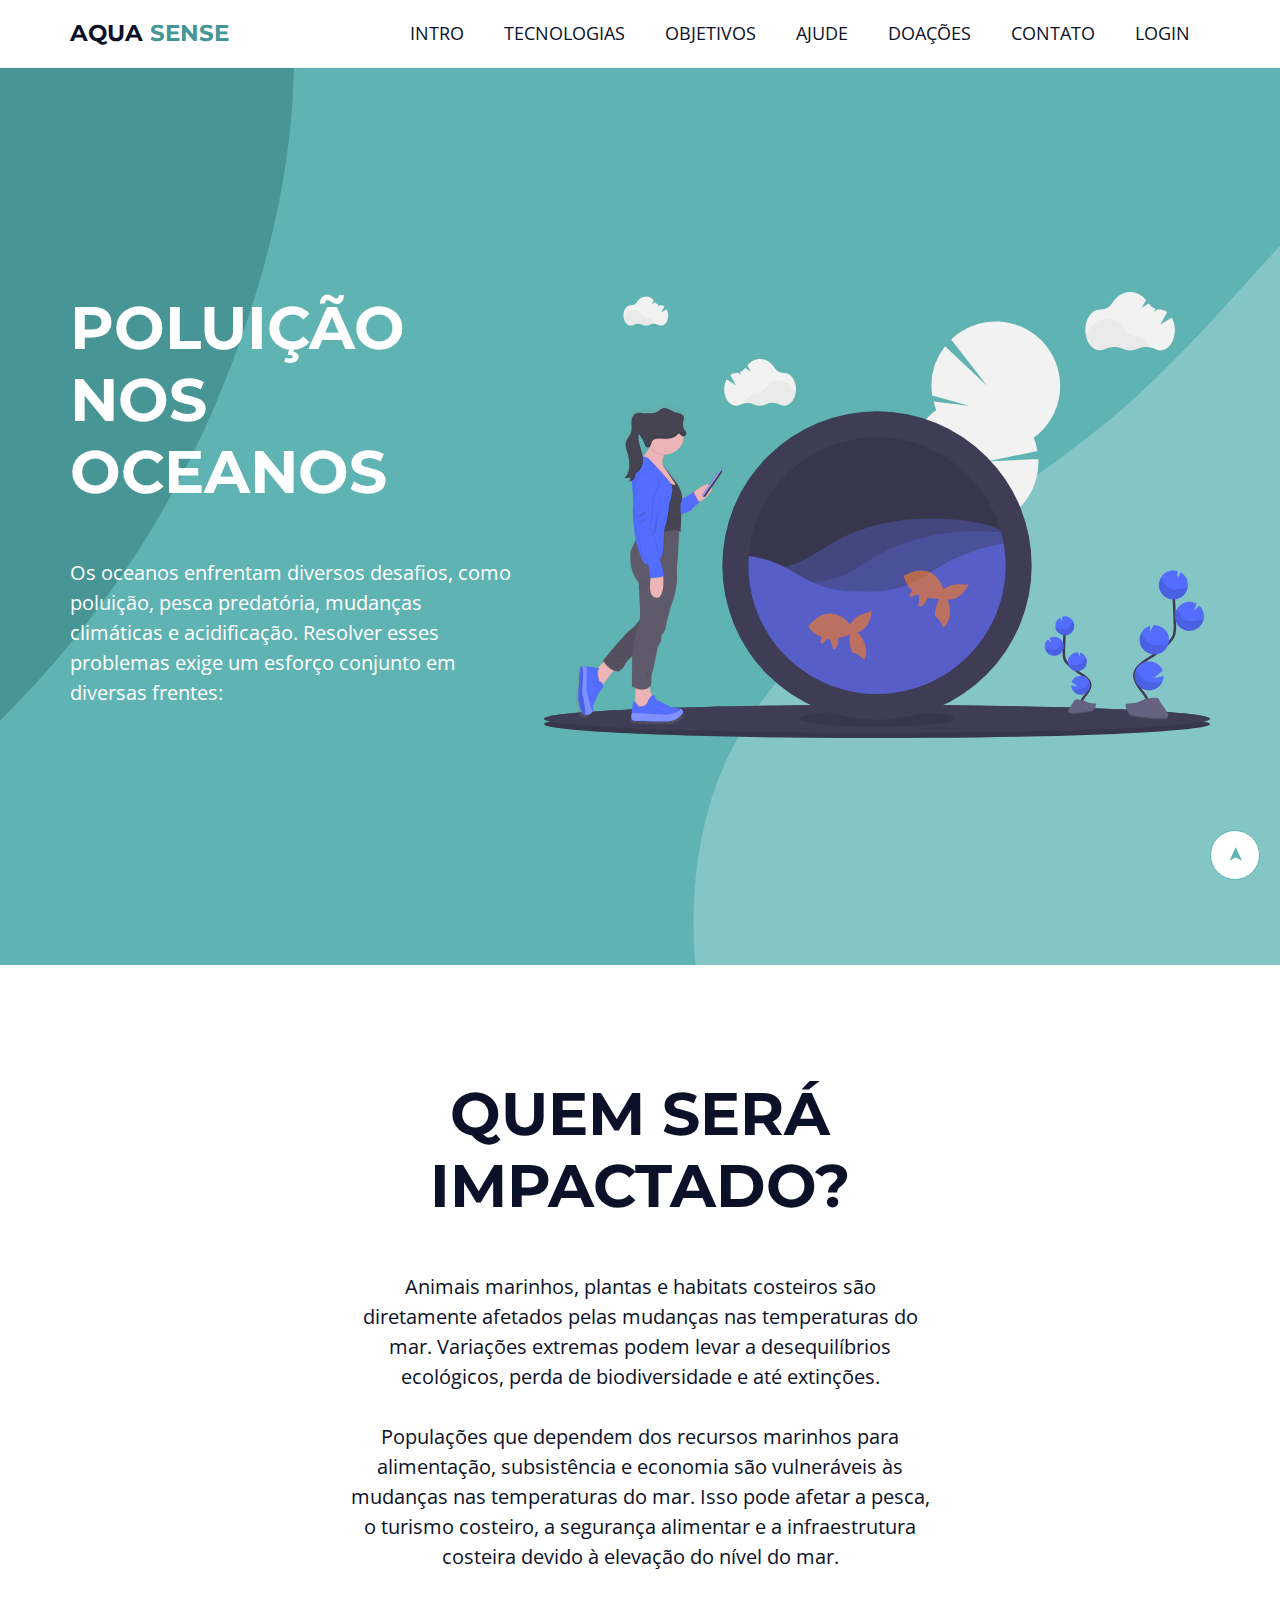
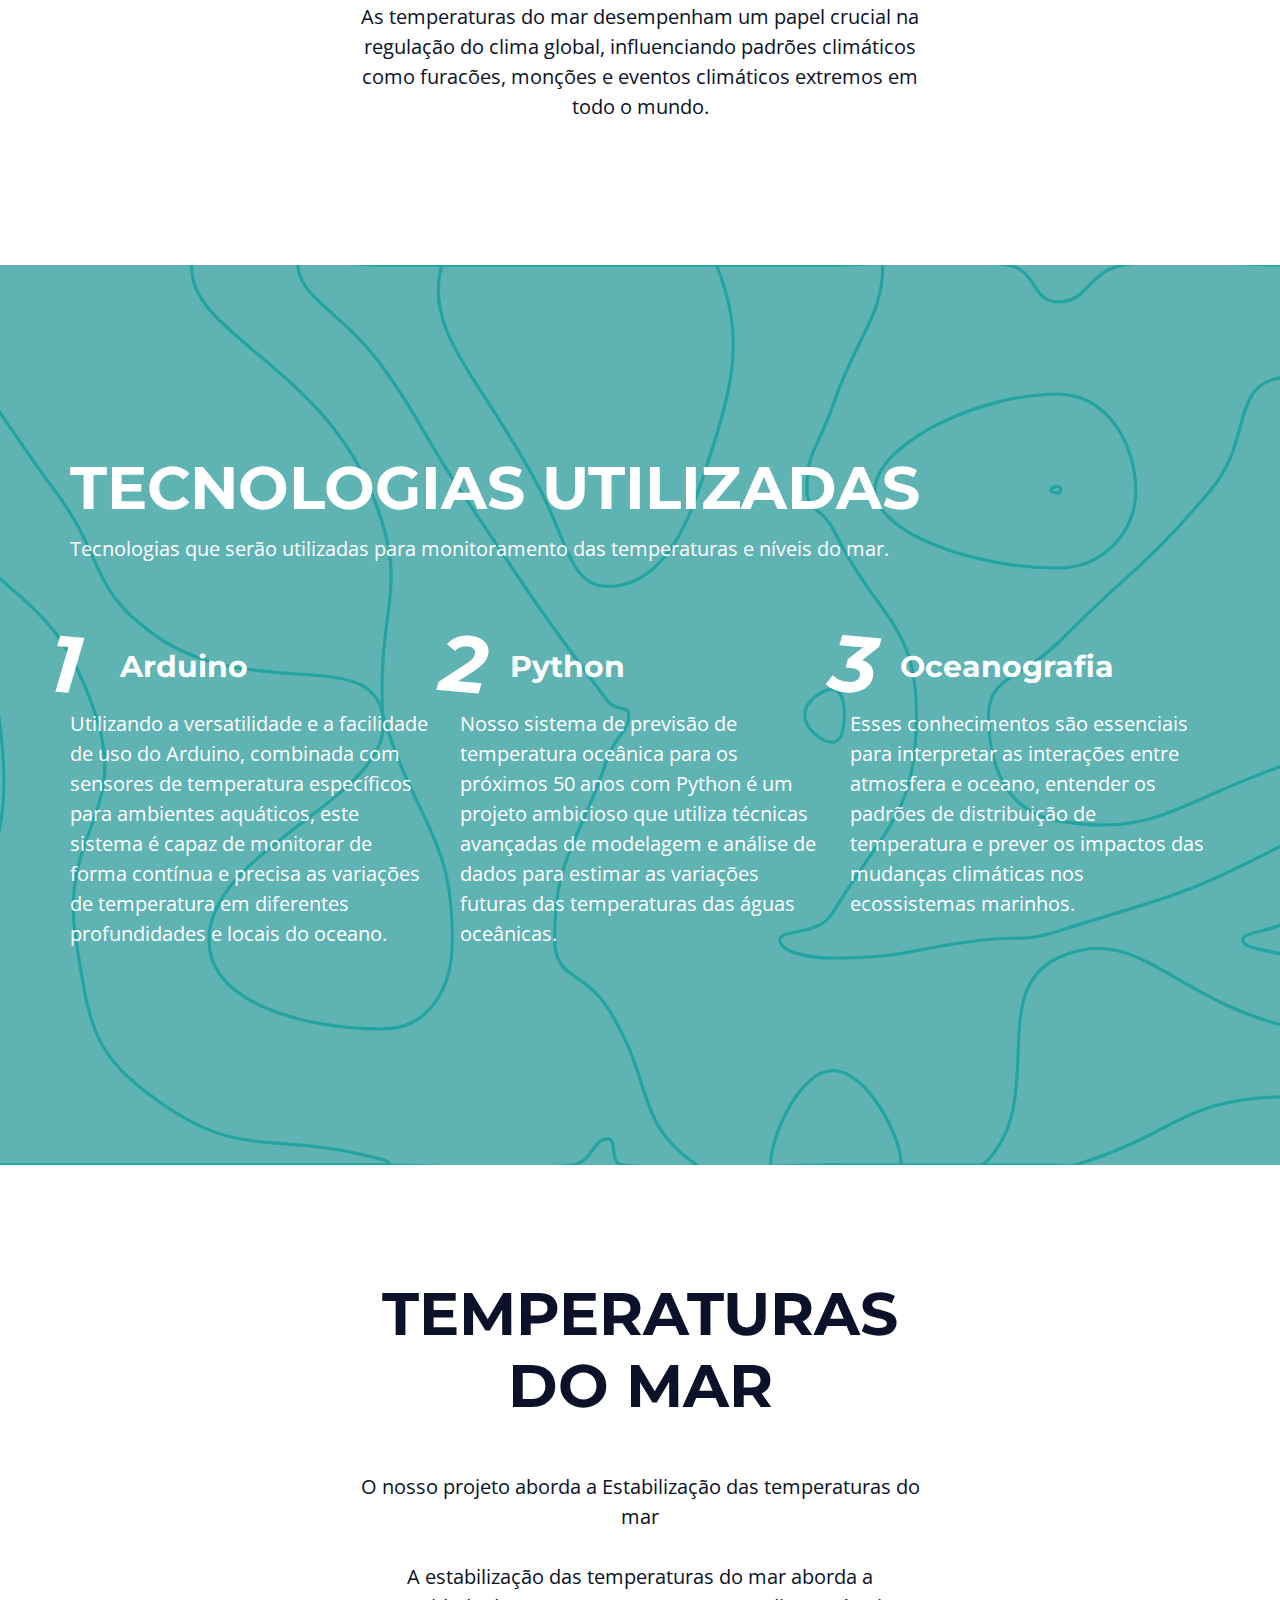
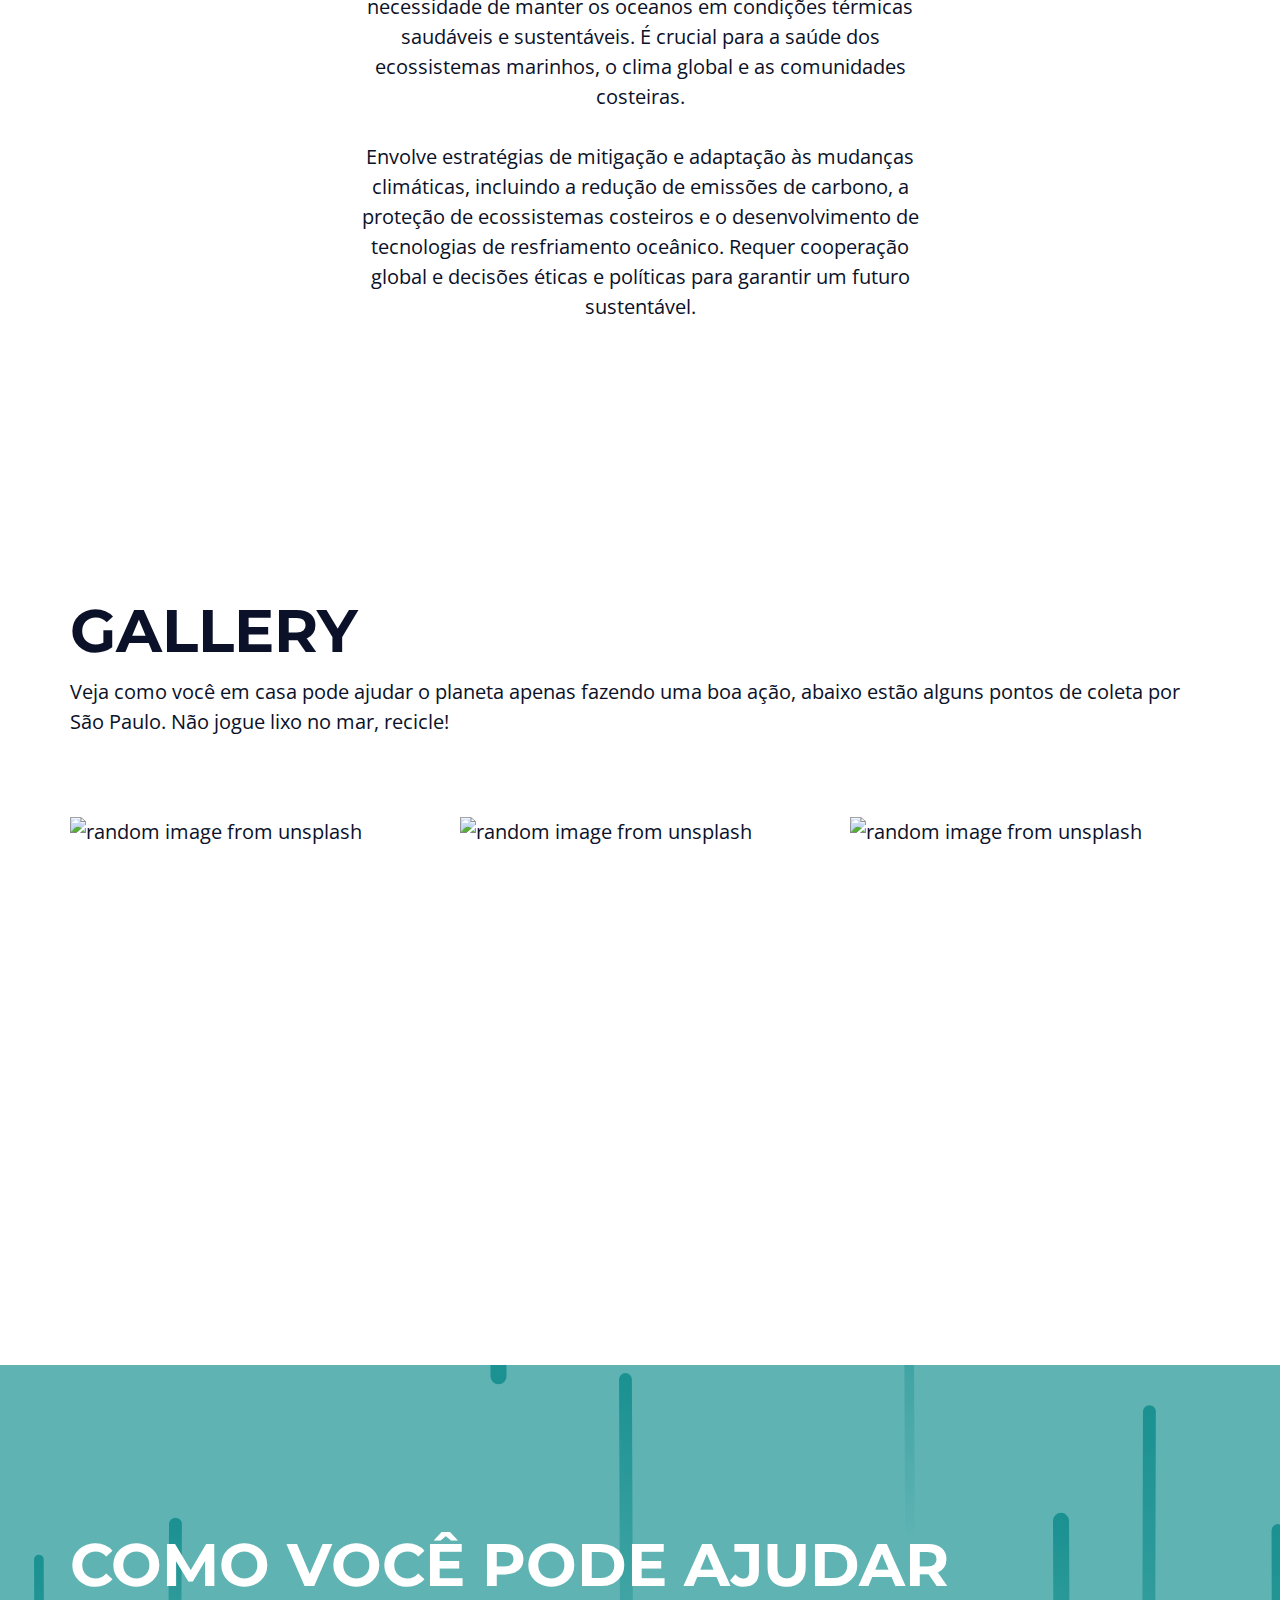
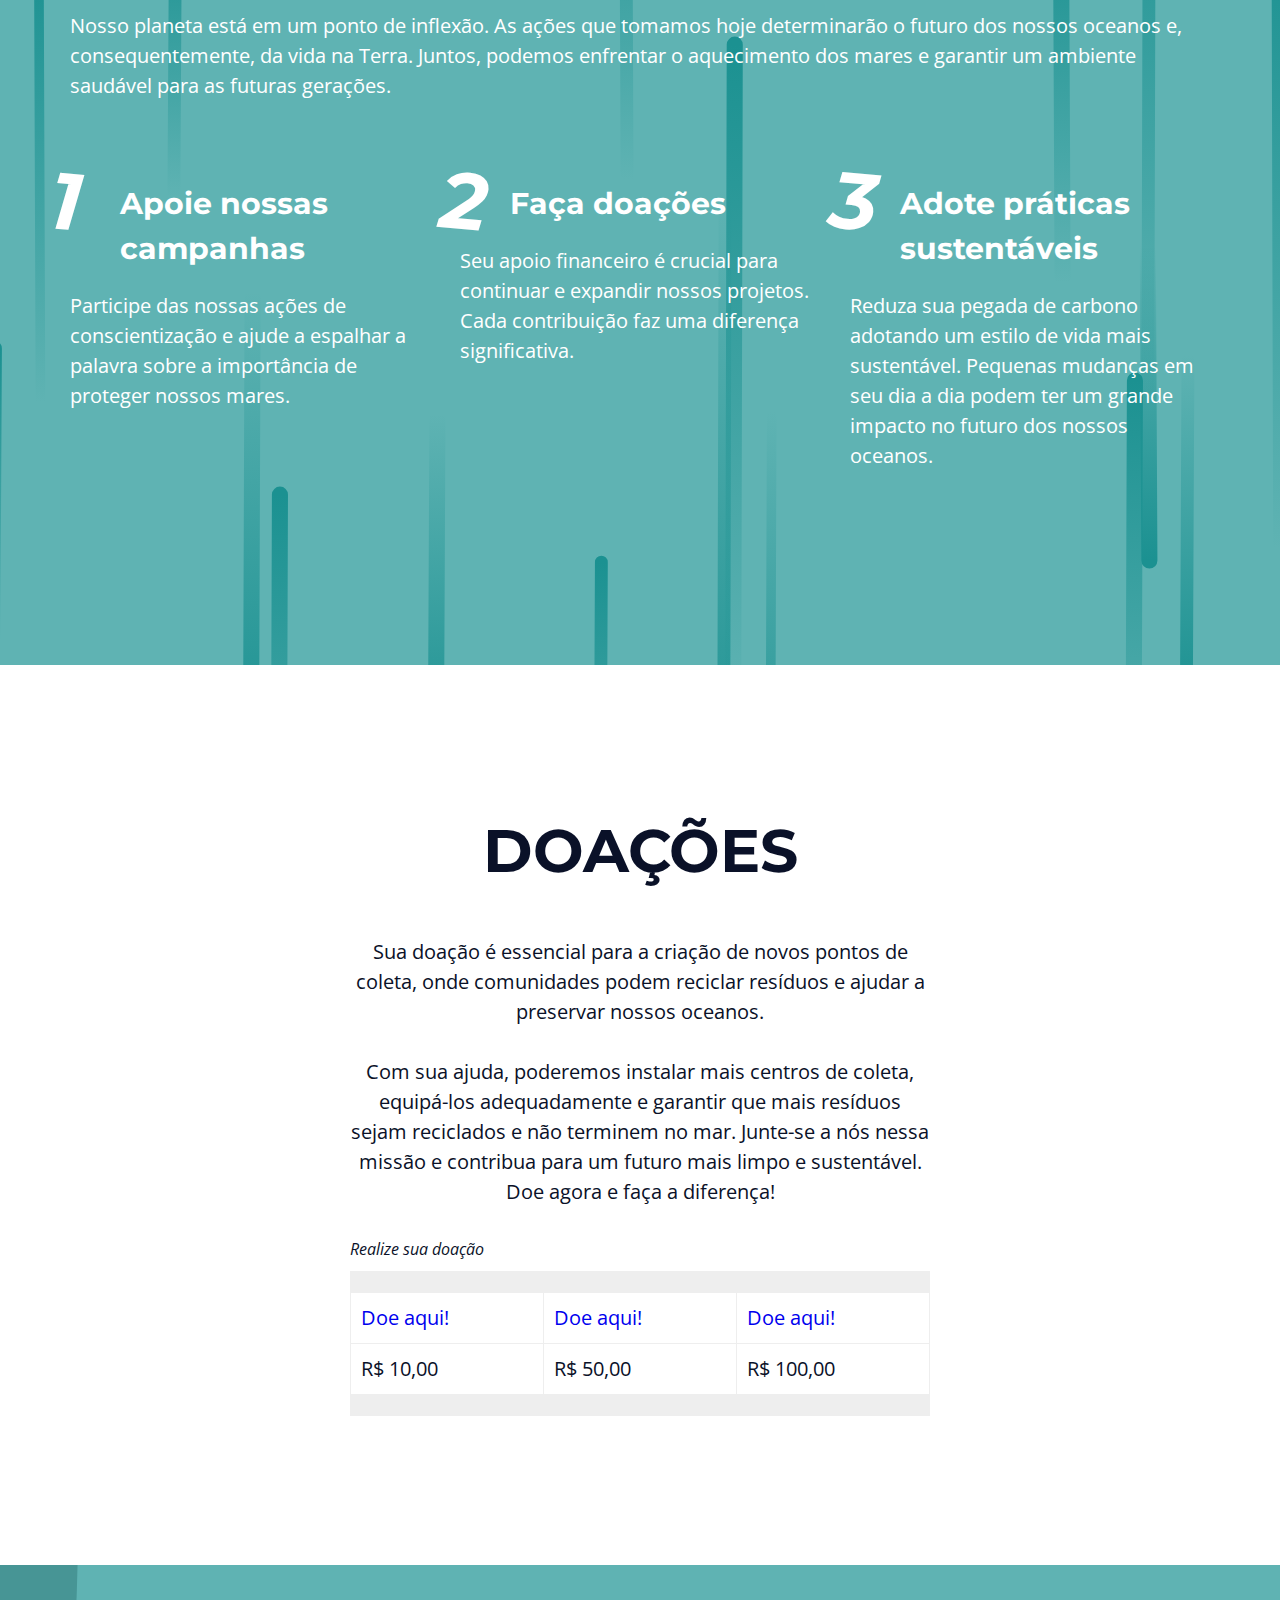
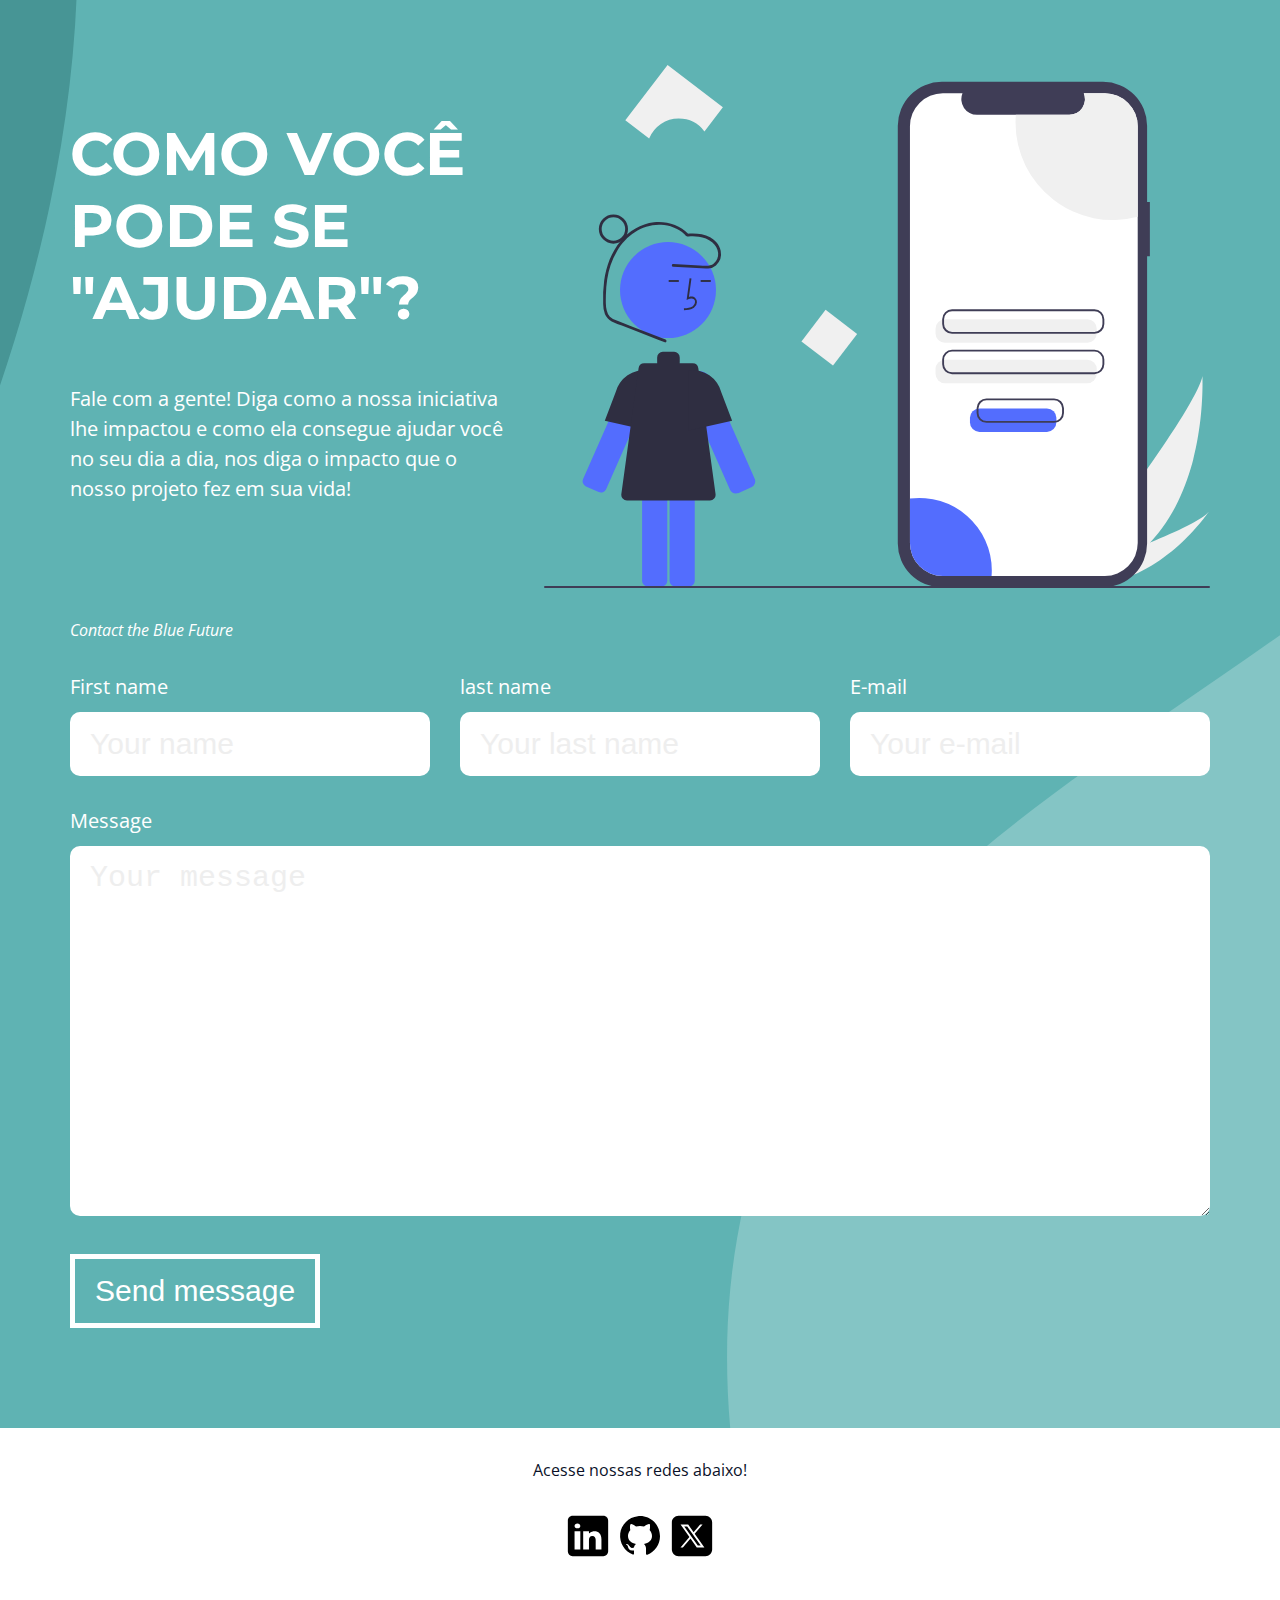
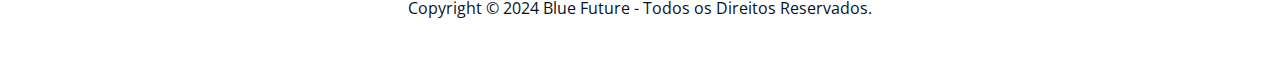
==== commit ffbe9d34: "Aqua Sense" ====
--- a/index.html
+++ b/index.html
@@ -4,7 +4,7 @@
 <head>
   <meta charset="UTF-8">
   <meta name="viewport" content="width=device-width, initial-scale=1.0">
-  <title>Blue Future</title>
+  <title>Aqua Sense</title>
   <link rel="preconnect" href="https://fonts.gstatic.com">
   <link rel="shortcut icon" href="/assets/img/fish.png">
   <link
@@ -24,7 +24,7 @@
   <aside class="menu white-bg">
     <div class="main-content menu-content">
       <h1 onclick="getElementById('close-menu').checked = false;">
-        <a href="#home">Blue <span id="future">Future</span></a>
+        <a href="#home">Aqua <span id="future">Sense</span></a>
       </h1>
 
       <nav>
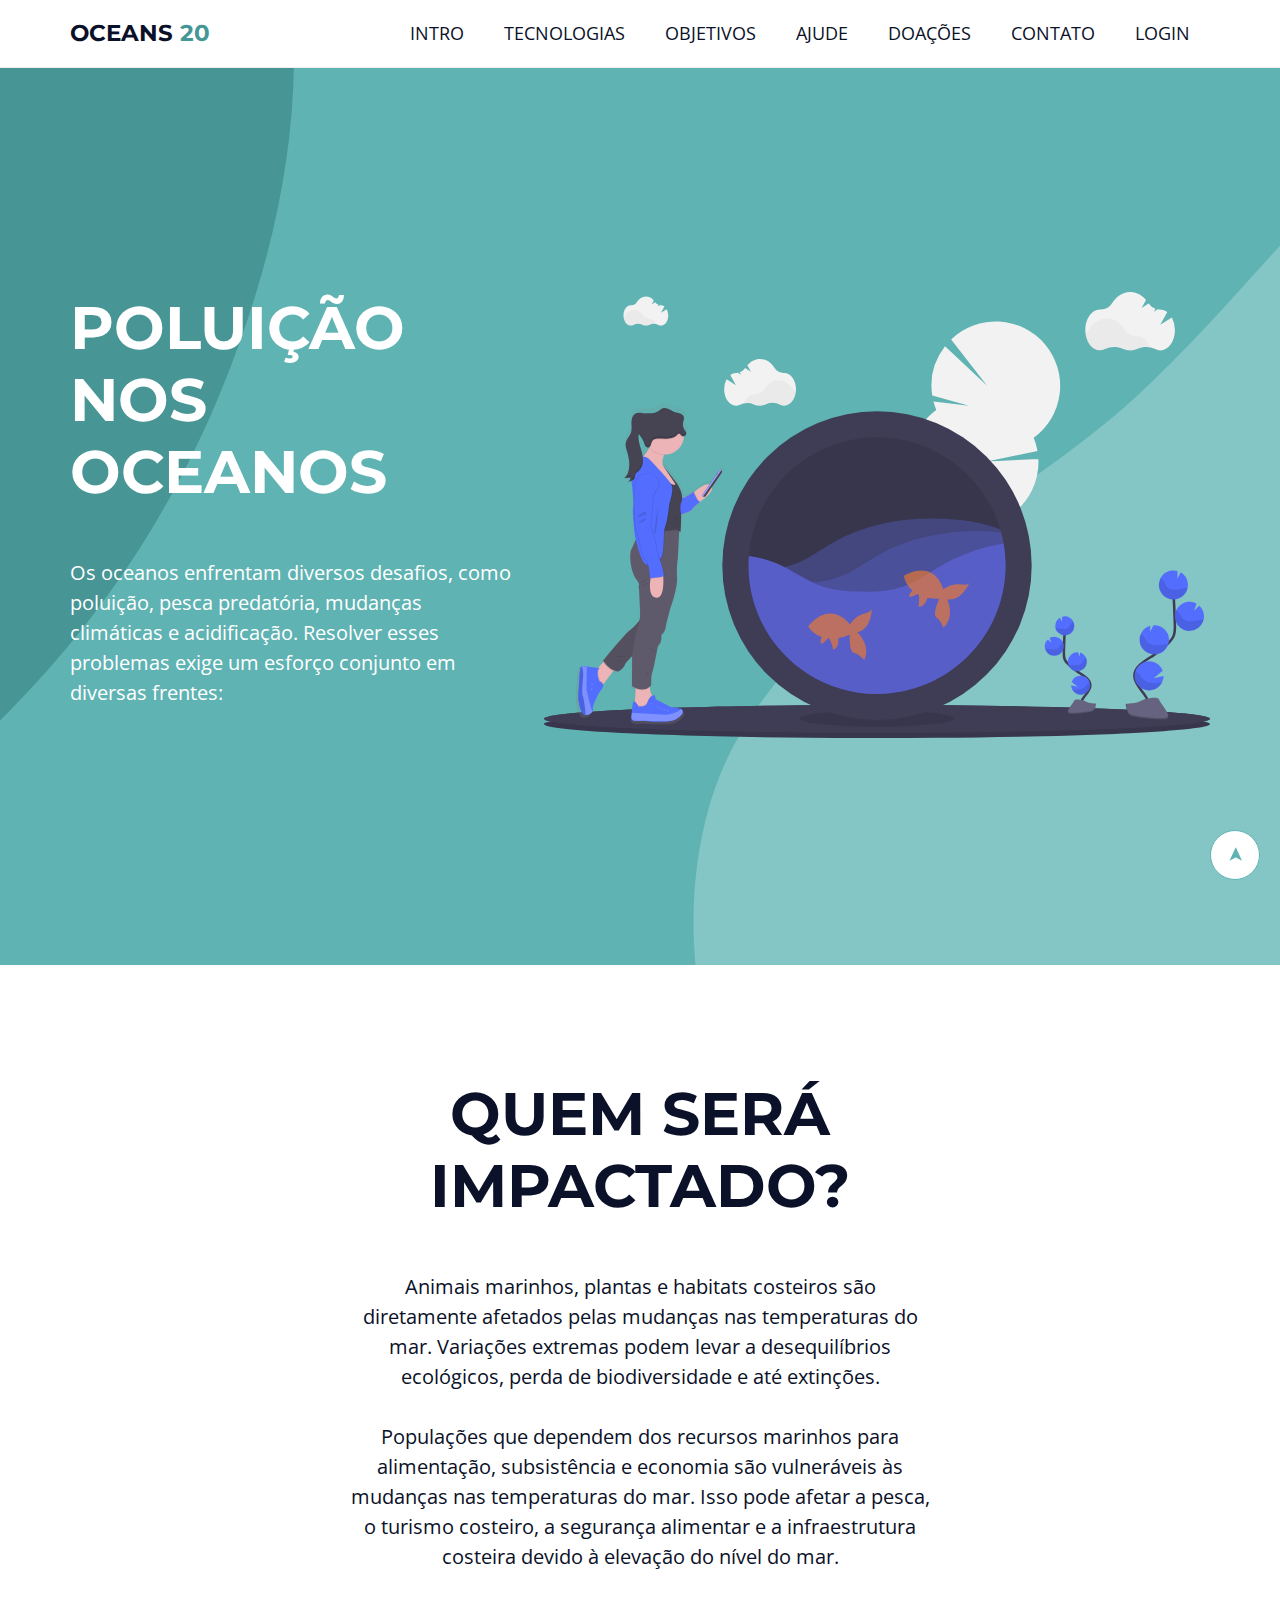
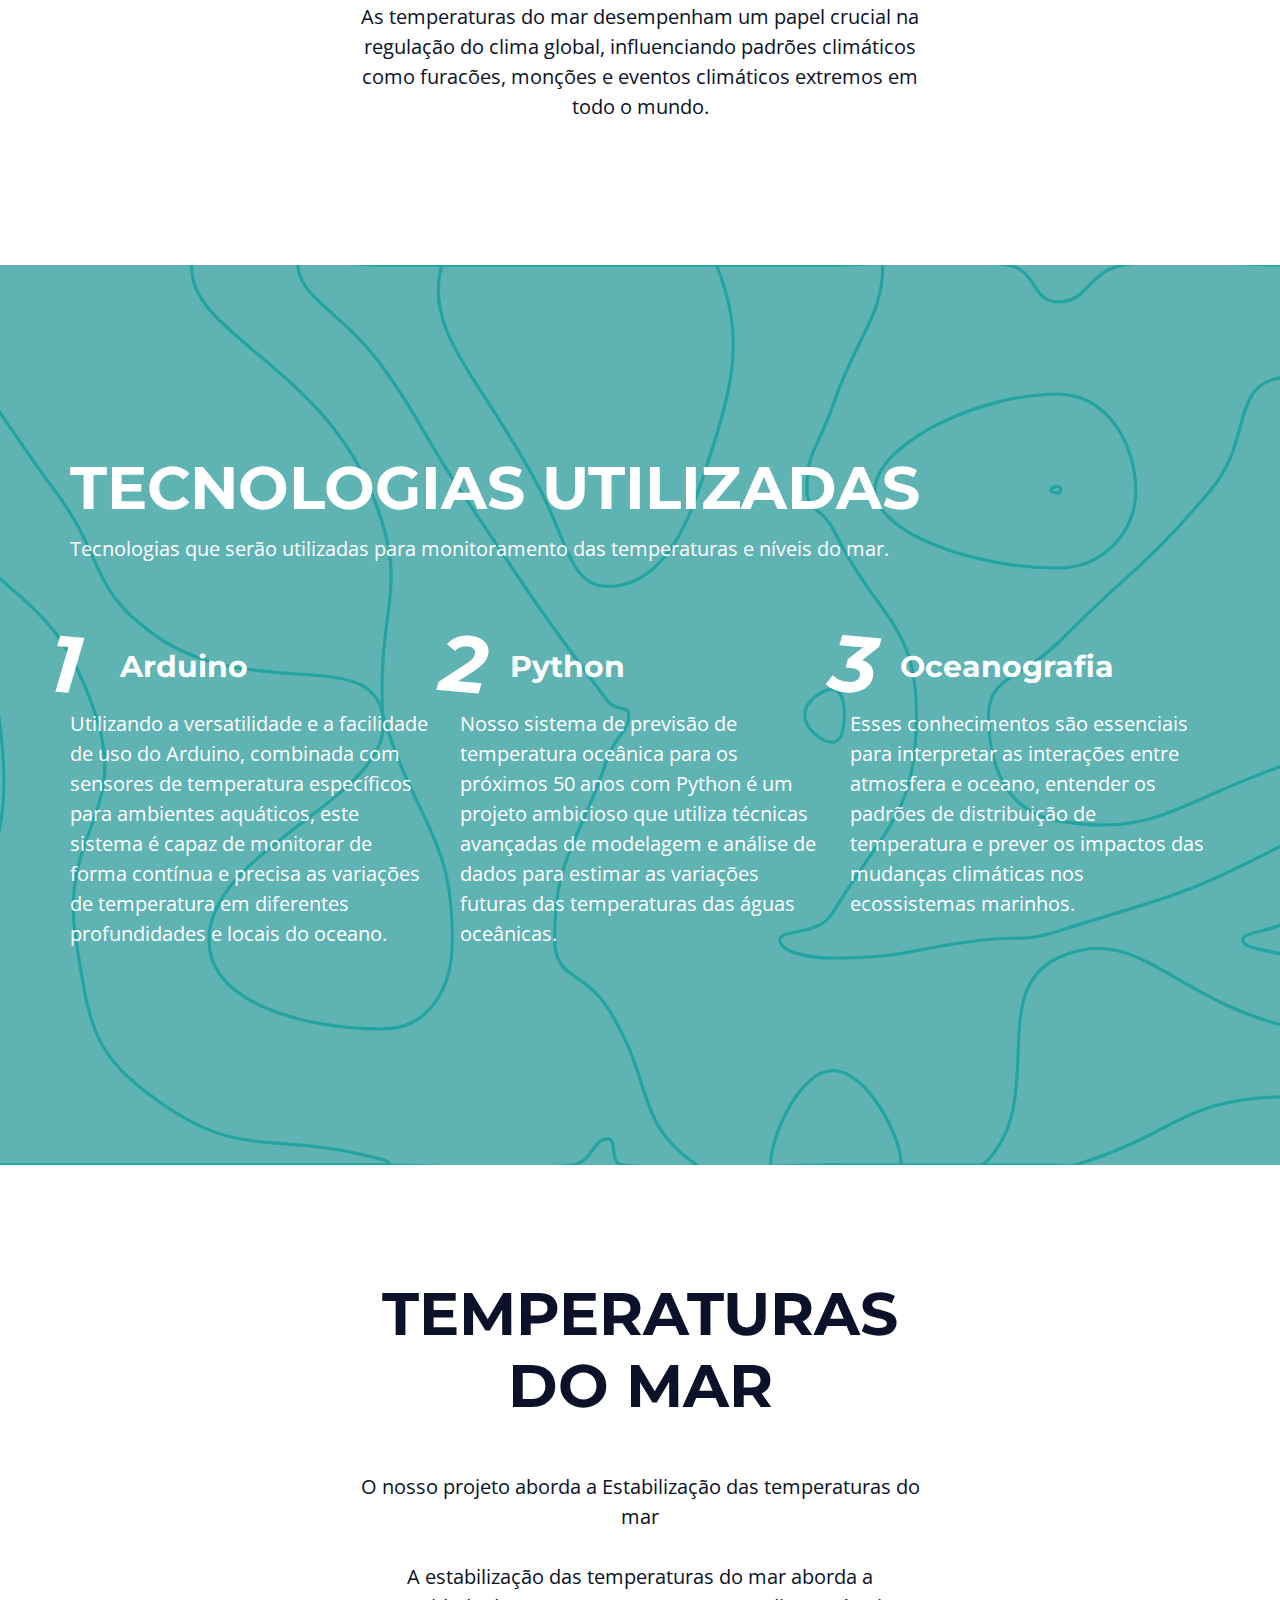
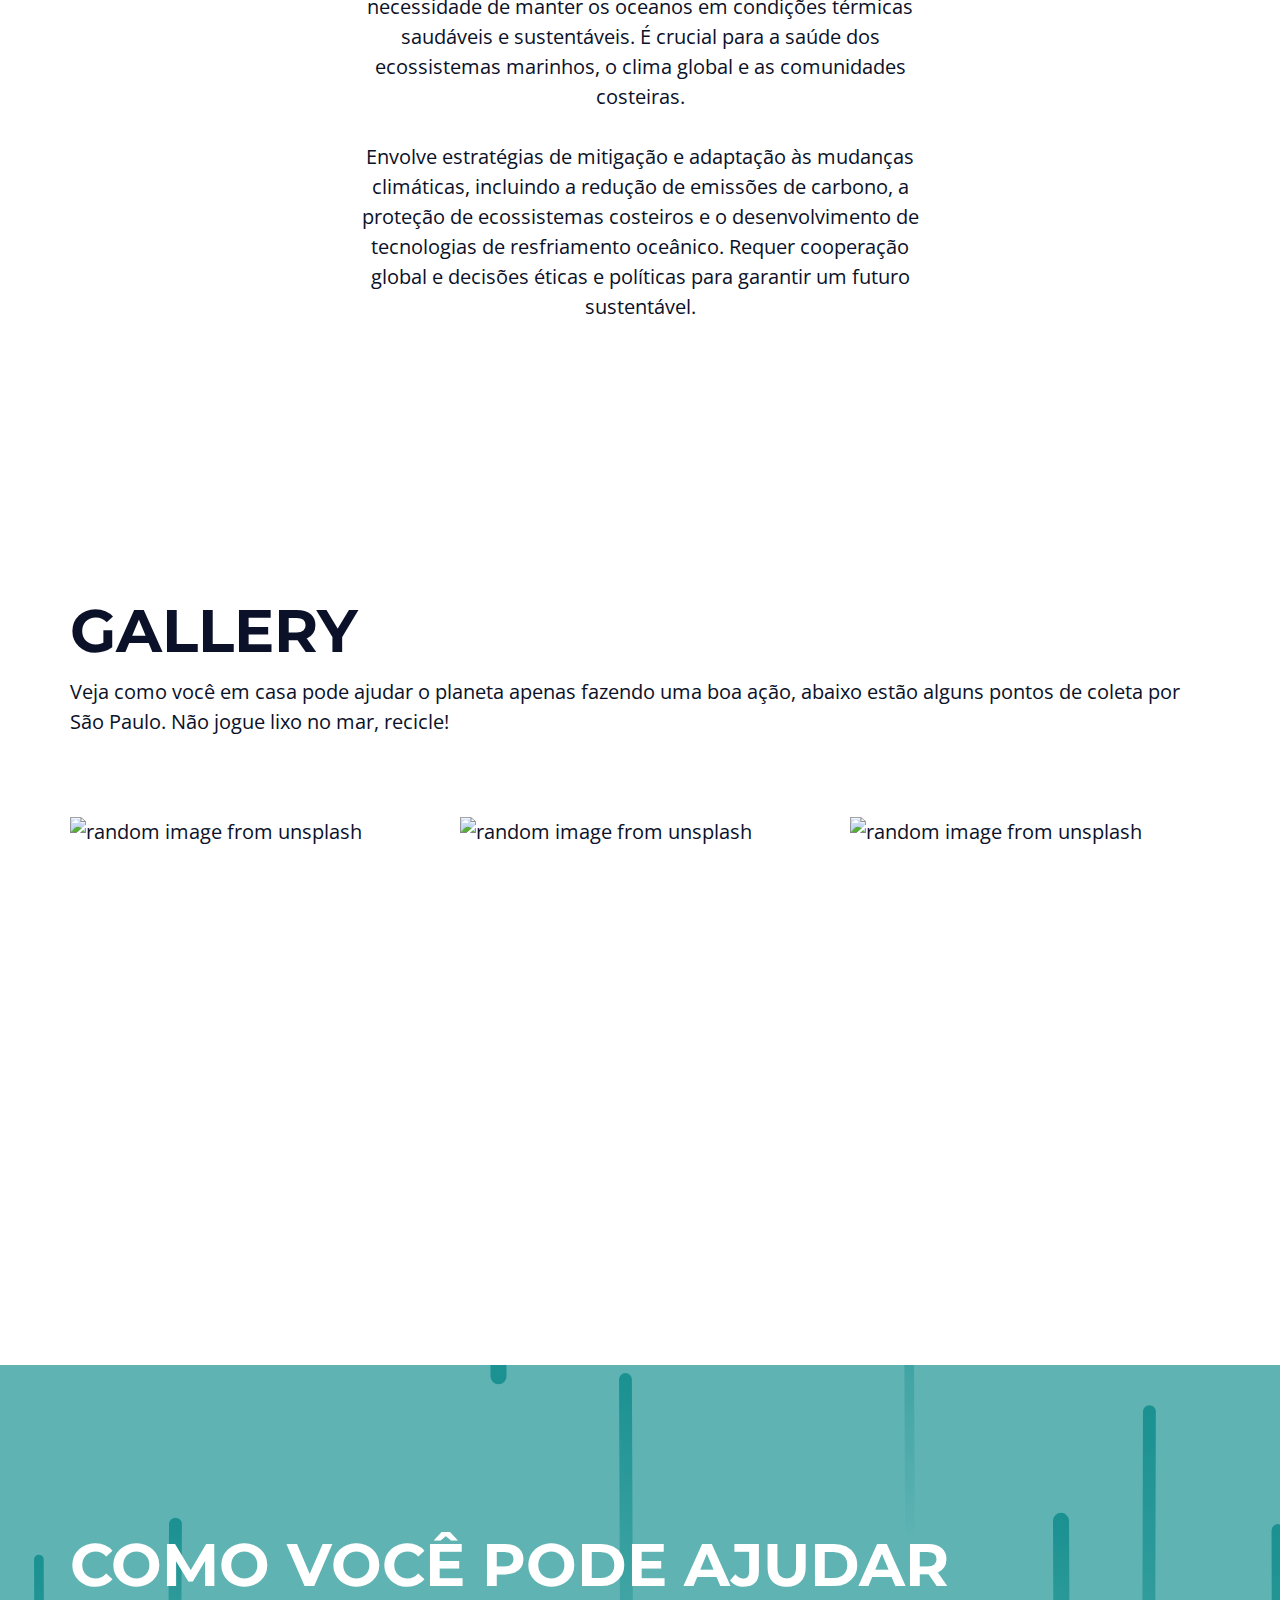
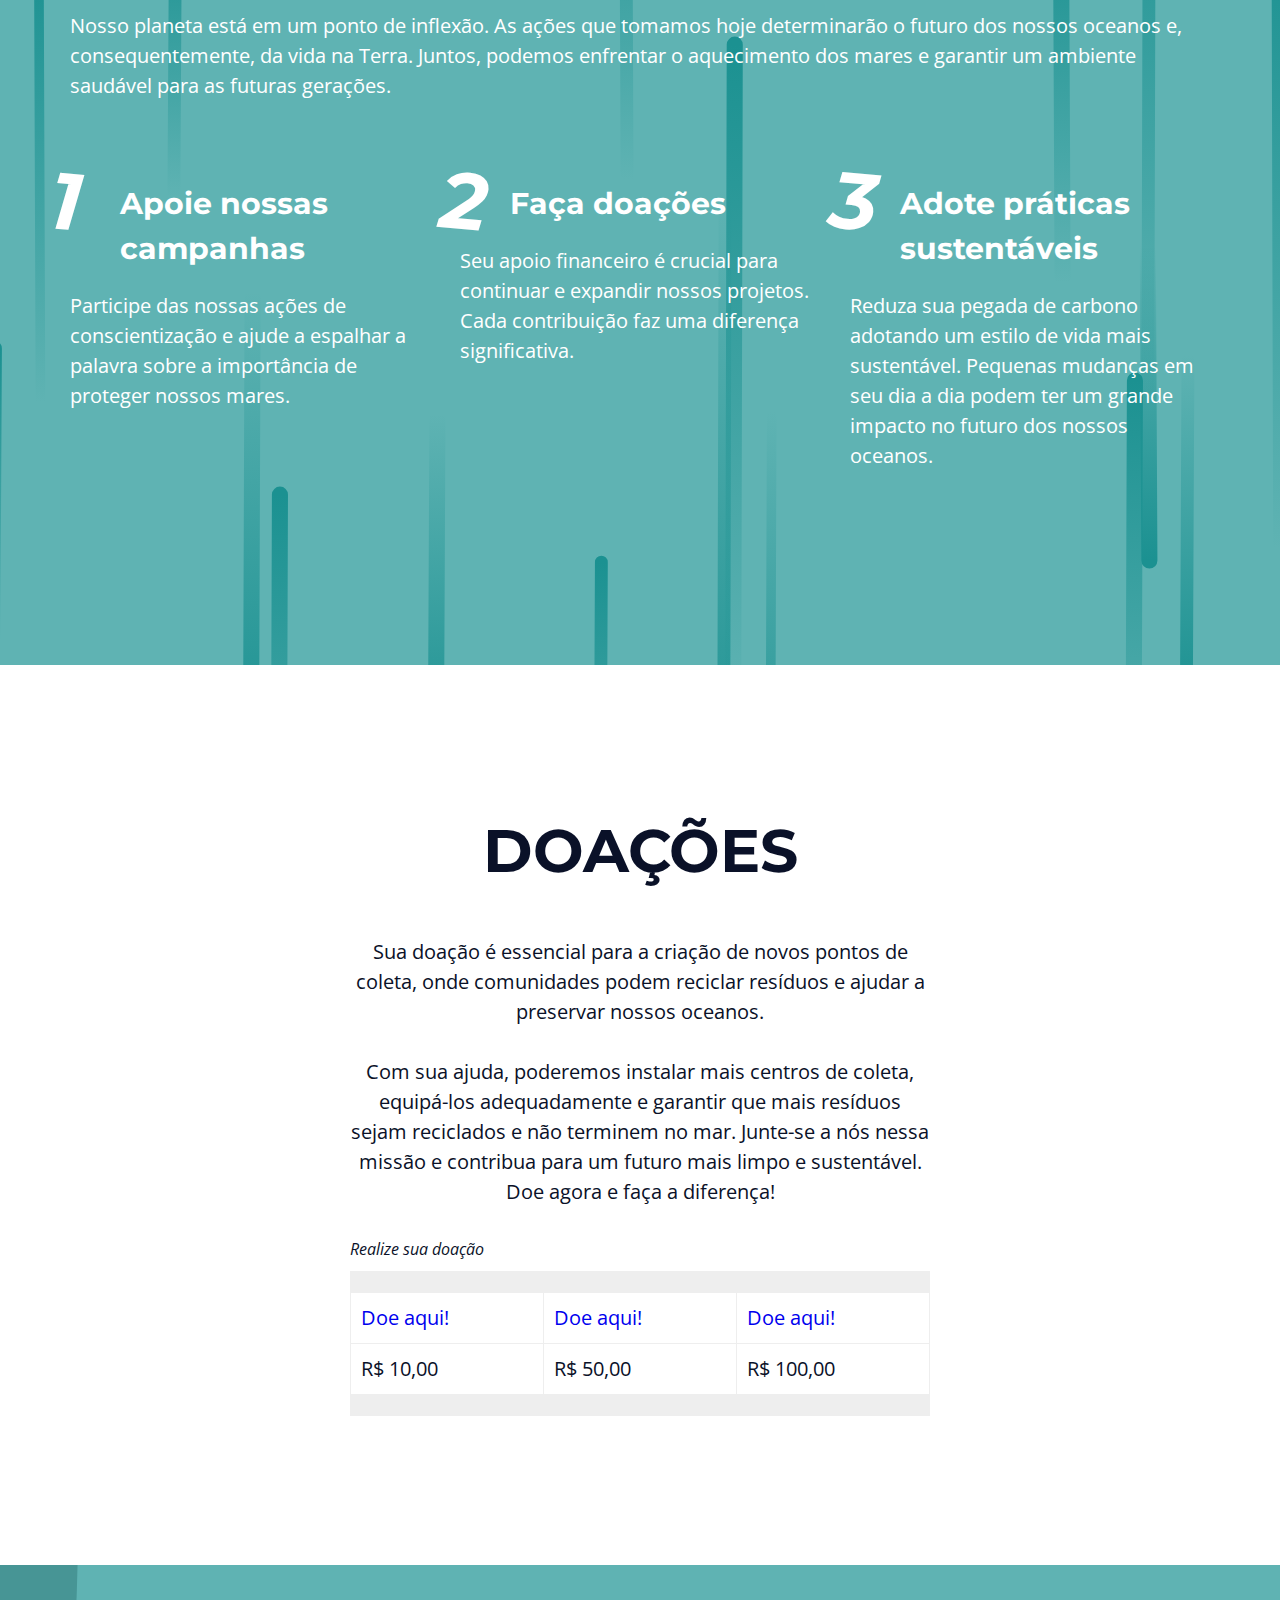
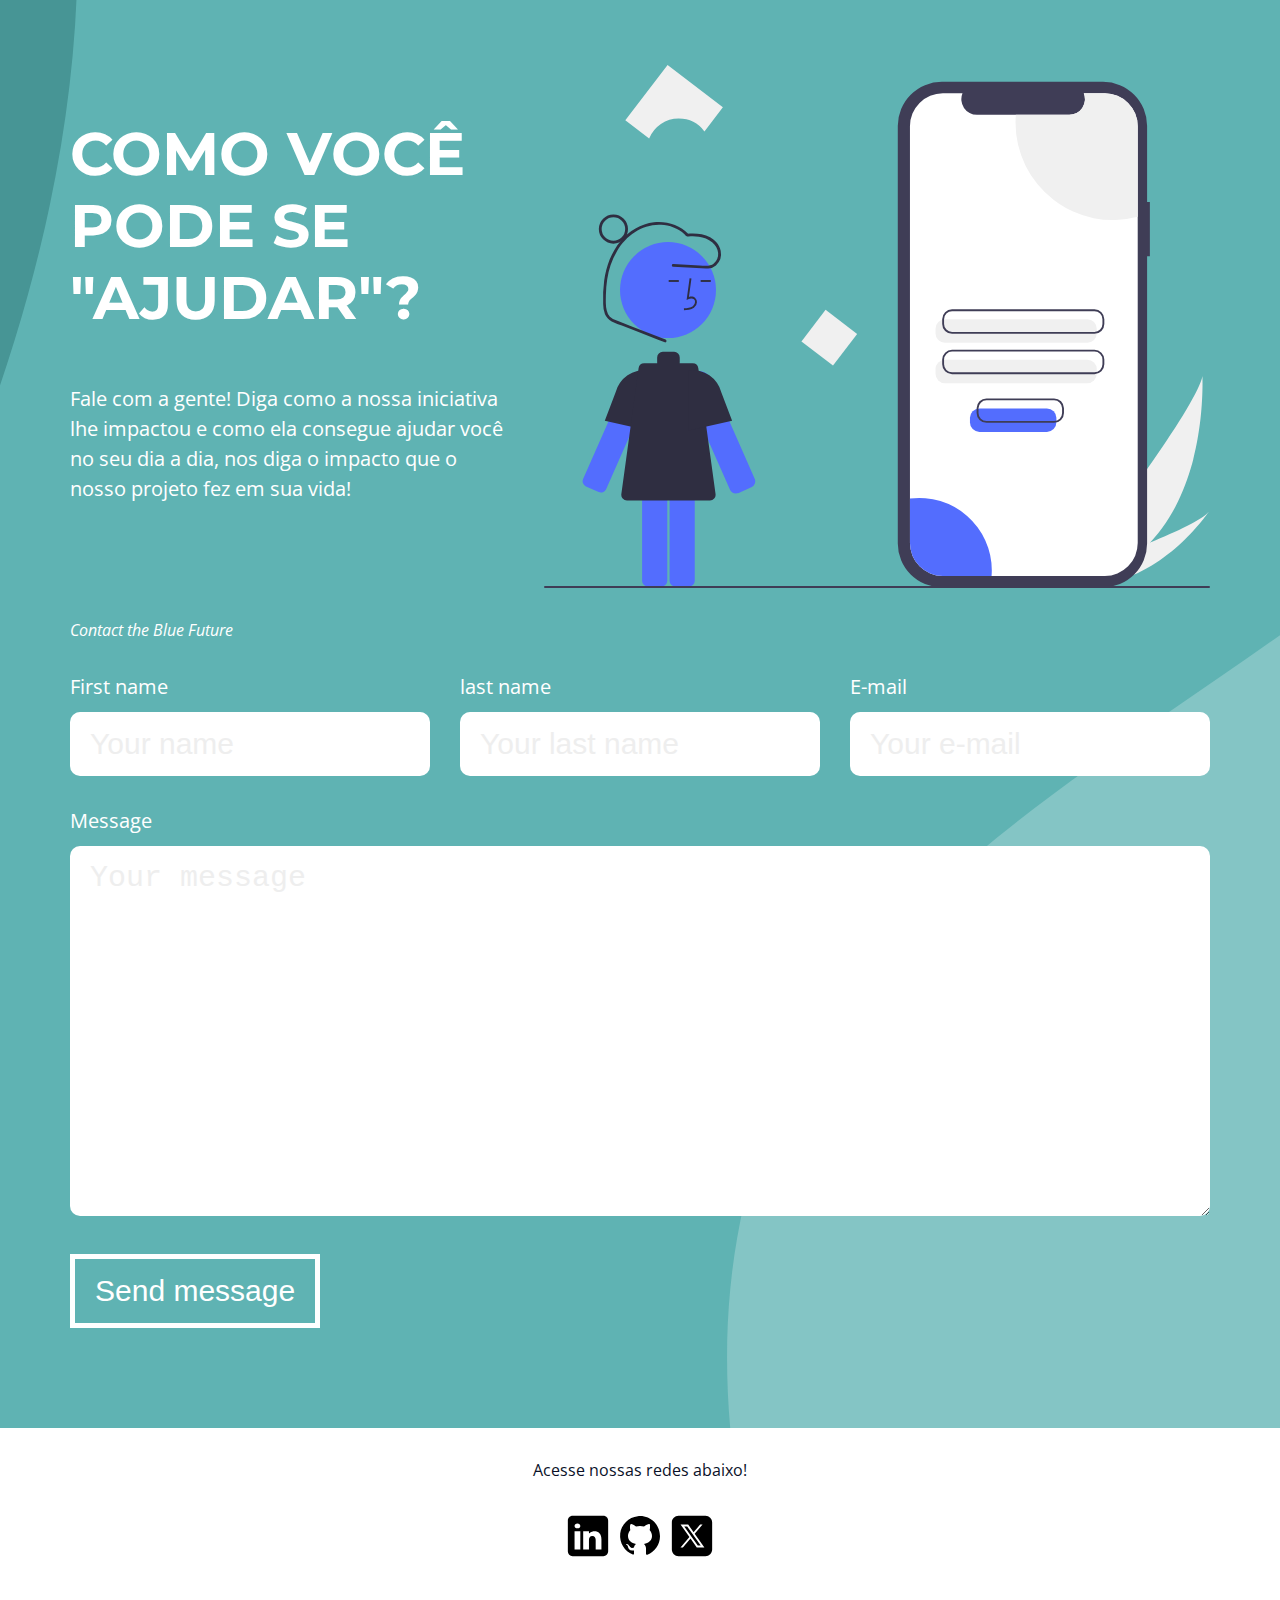
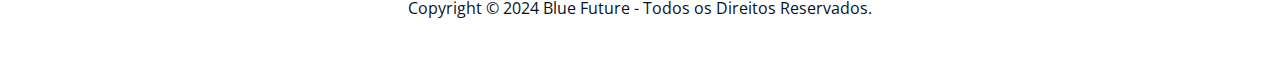
==== commit f6a65cee: "readme" ====
--- a/index.html
+++ b/index.html
@@ -4,7 +4,7 @@
 <head>
   <meta charset="UTF-8">
   <meta name="viewport" content="width=device-width, initial-scale=1.0">
-  <title>Aqua Sense</title>
+  <title>Oceans 20</title>
   <link rel="preconnect" href="https://fonts.gstatic.com">
   <link rel="shortcut icon" href="/assets/img/fish.png">
   <link
@@ -24,7 +24,7 @@
   <aside class="menu white-bg">
     <div class="main-content menu-content">
       <h1 onclick="getElementById('close-menu').checked = false;">
-        <a href="#home">Aqua <span id="future">Sense</span></a>
+        <a href="#home">Oceans <span id="future">20</span></a>
       </h1>
 
       <nav>
@@ -206,17 +206,17 @@
 
           <div class="form-group">
             <label for="first-name">First name</label>
-            <input type="text" name="first-name" id="first-name" placeholder="Your name">
+            <input type="text" name="first-name" id="first-name" placeholder="Your name" autocomplete="off" required>
           </div>
 
           <div class="form-group">
             <label for="last-name">last name</label>
-            <input type="text" name="last-name" id="last-name" placeholder="Your last name">
+            <input type="text" name="last-name" id="last-name" placeholder="Your last name" autocomplete="off" required>
           </div>
 
           <div class="form-group">
             <label for="email">E-mail</label>
-            <input type="email" name="email" id="email" placeholder="Your e-mail">
+            <input type="email" name="email" id="email" placeholder="Your e-mail" autocomplete="on" required>
           </div>
 
           <div class="form-group full-width">
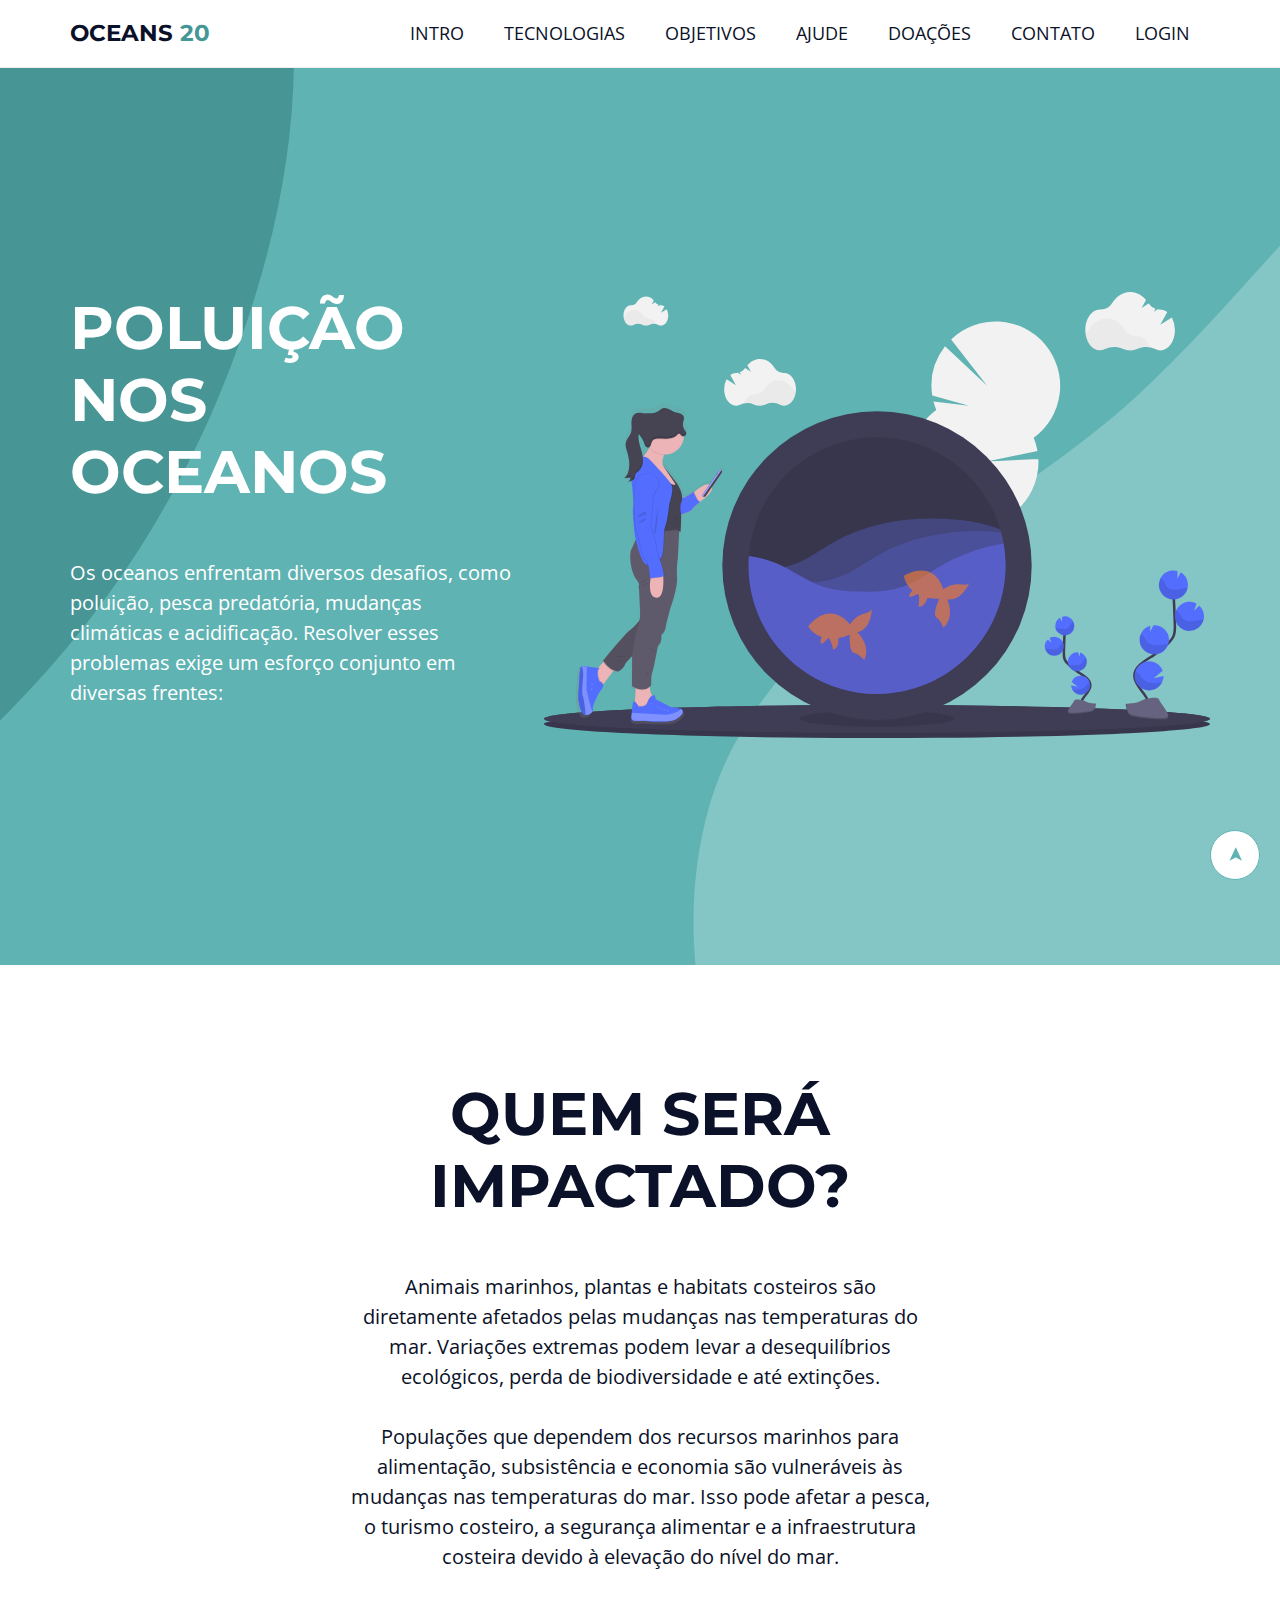
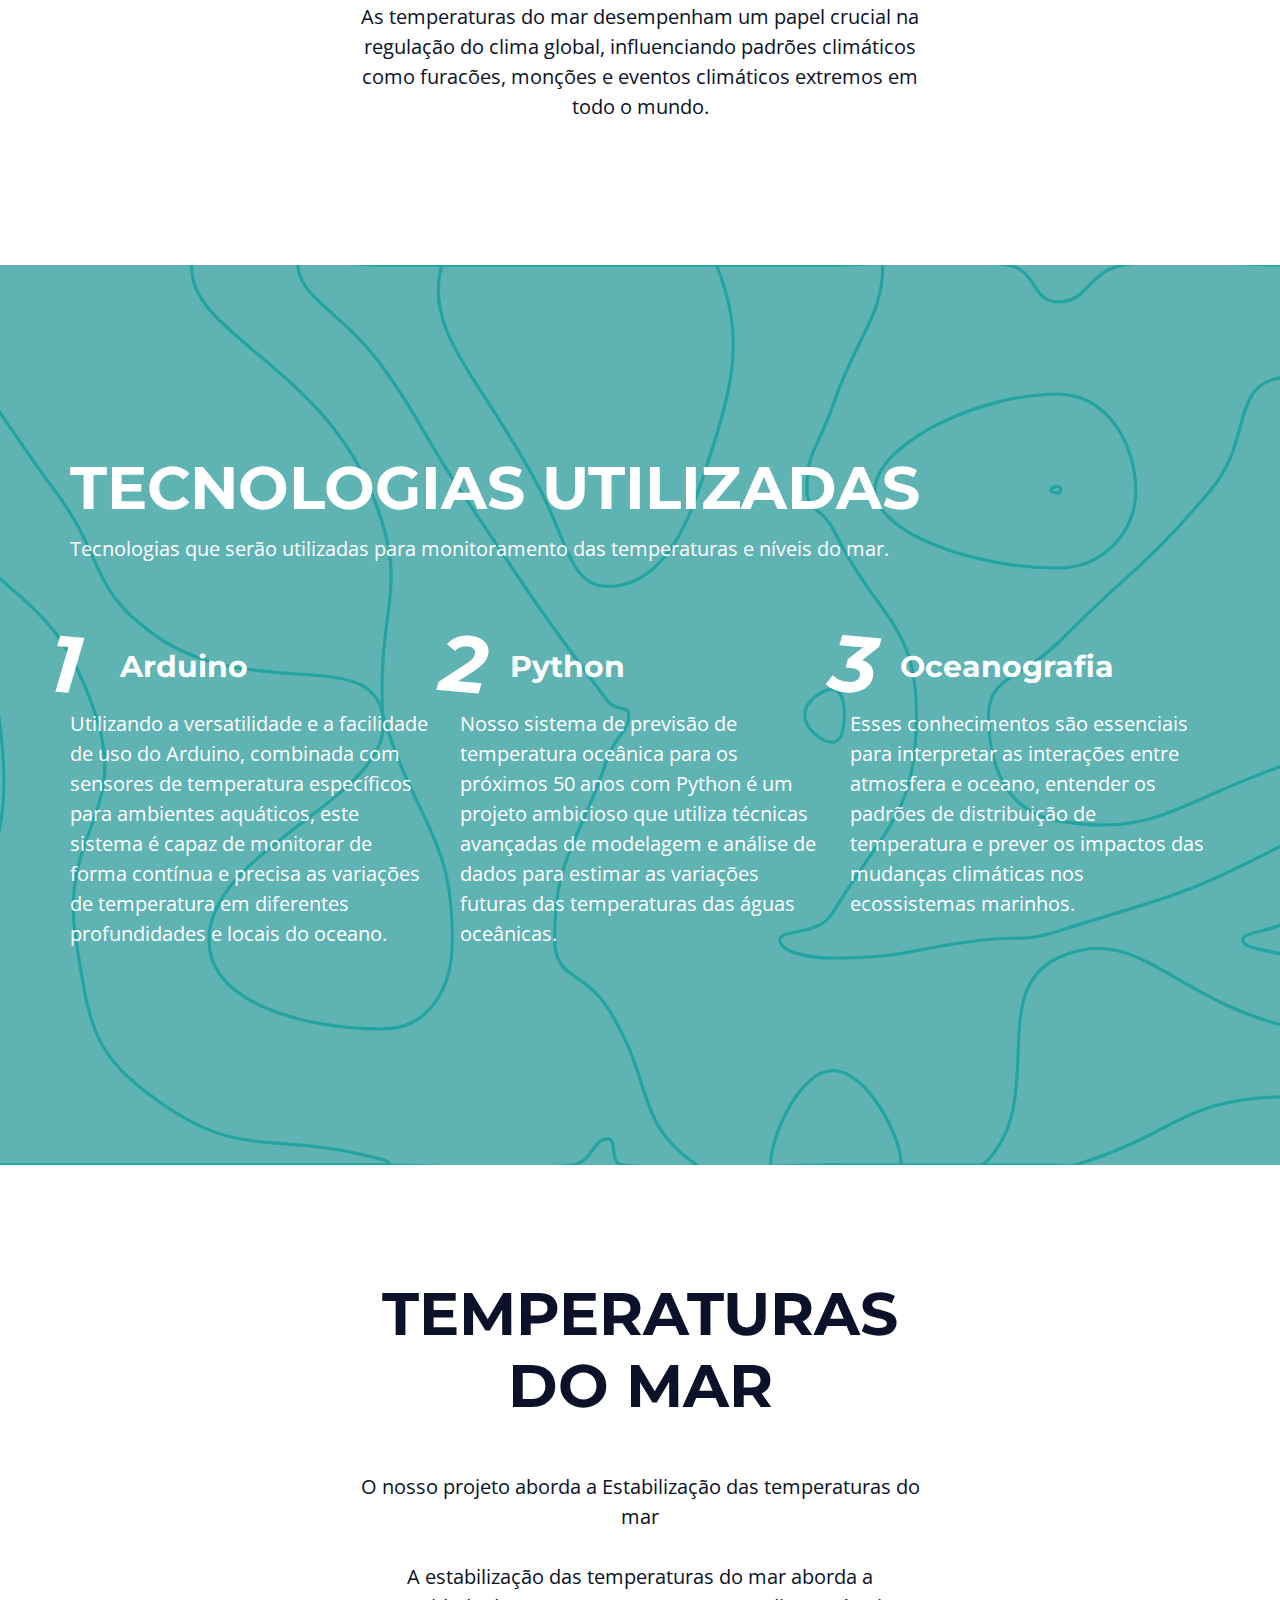
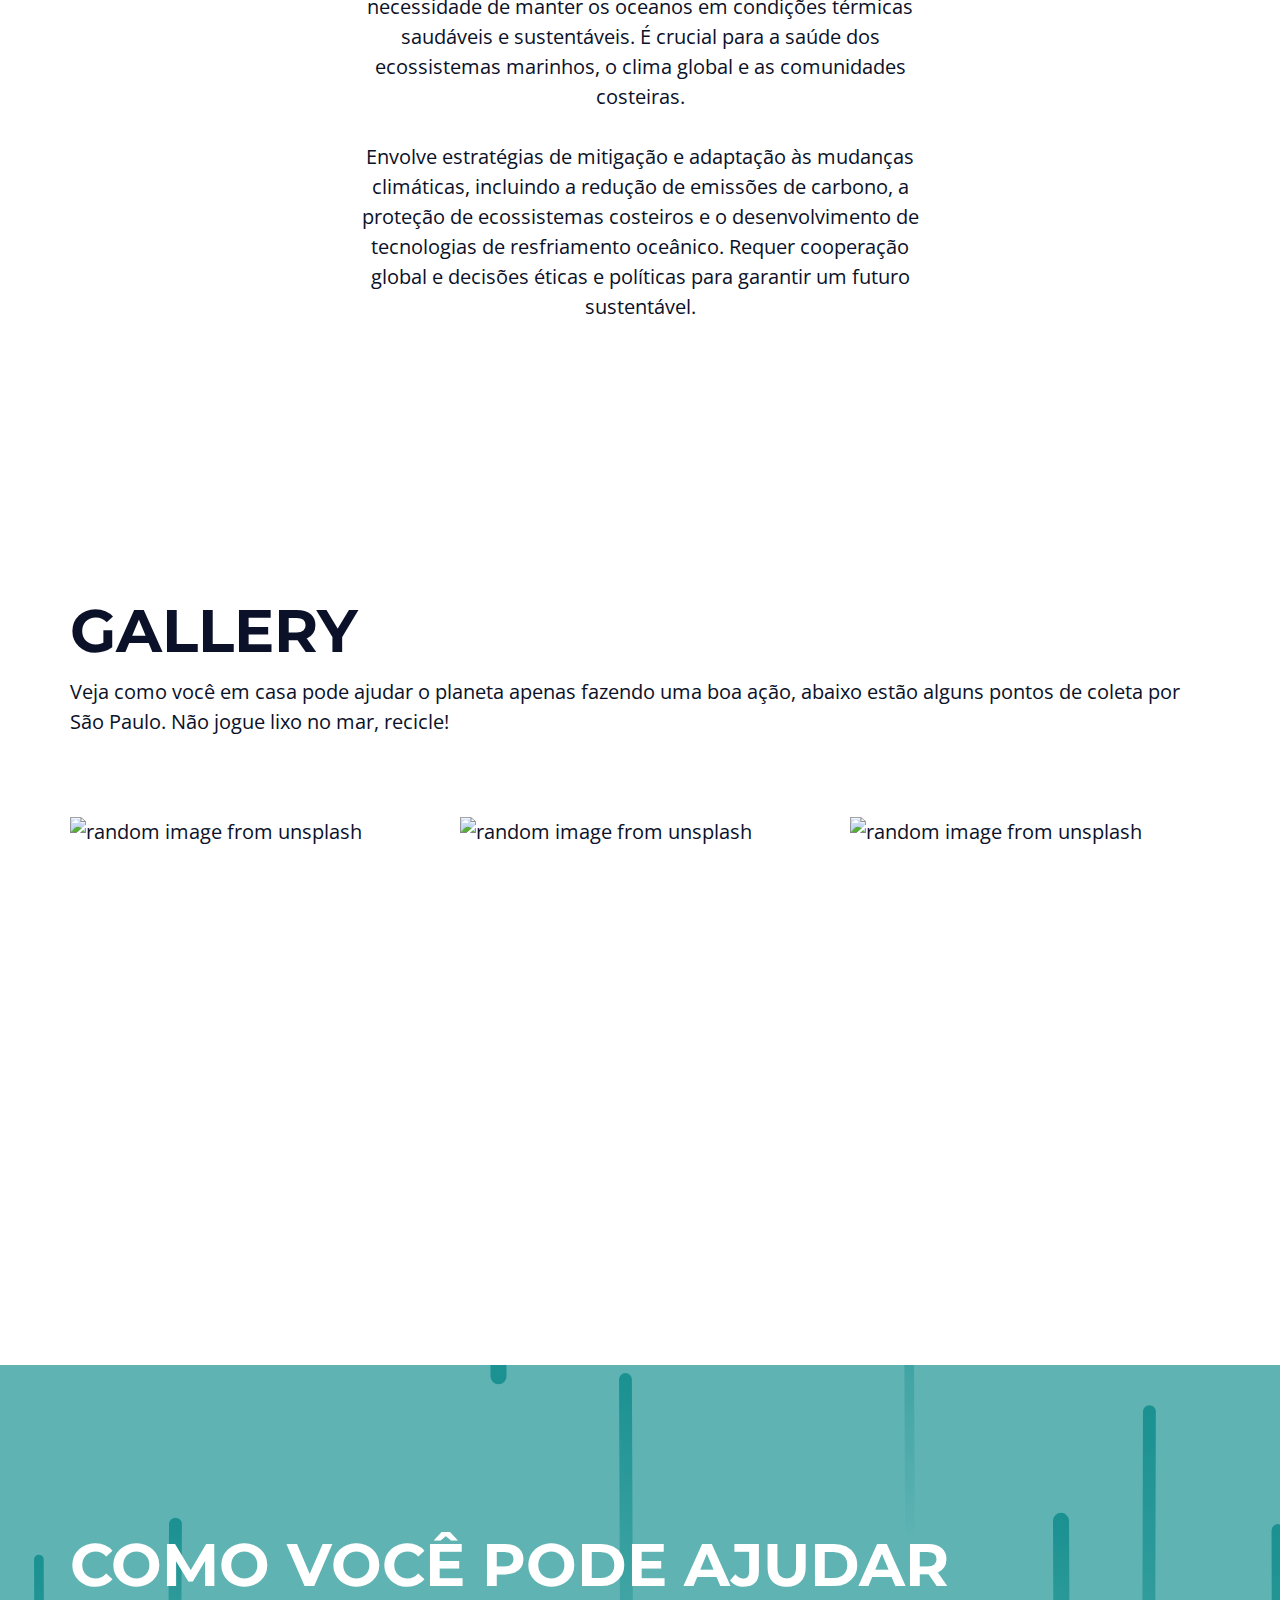
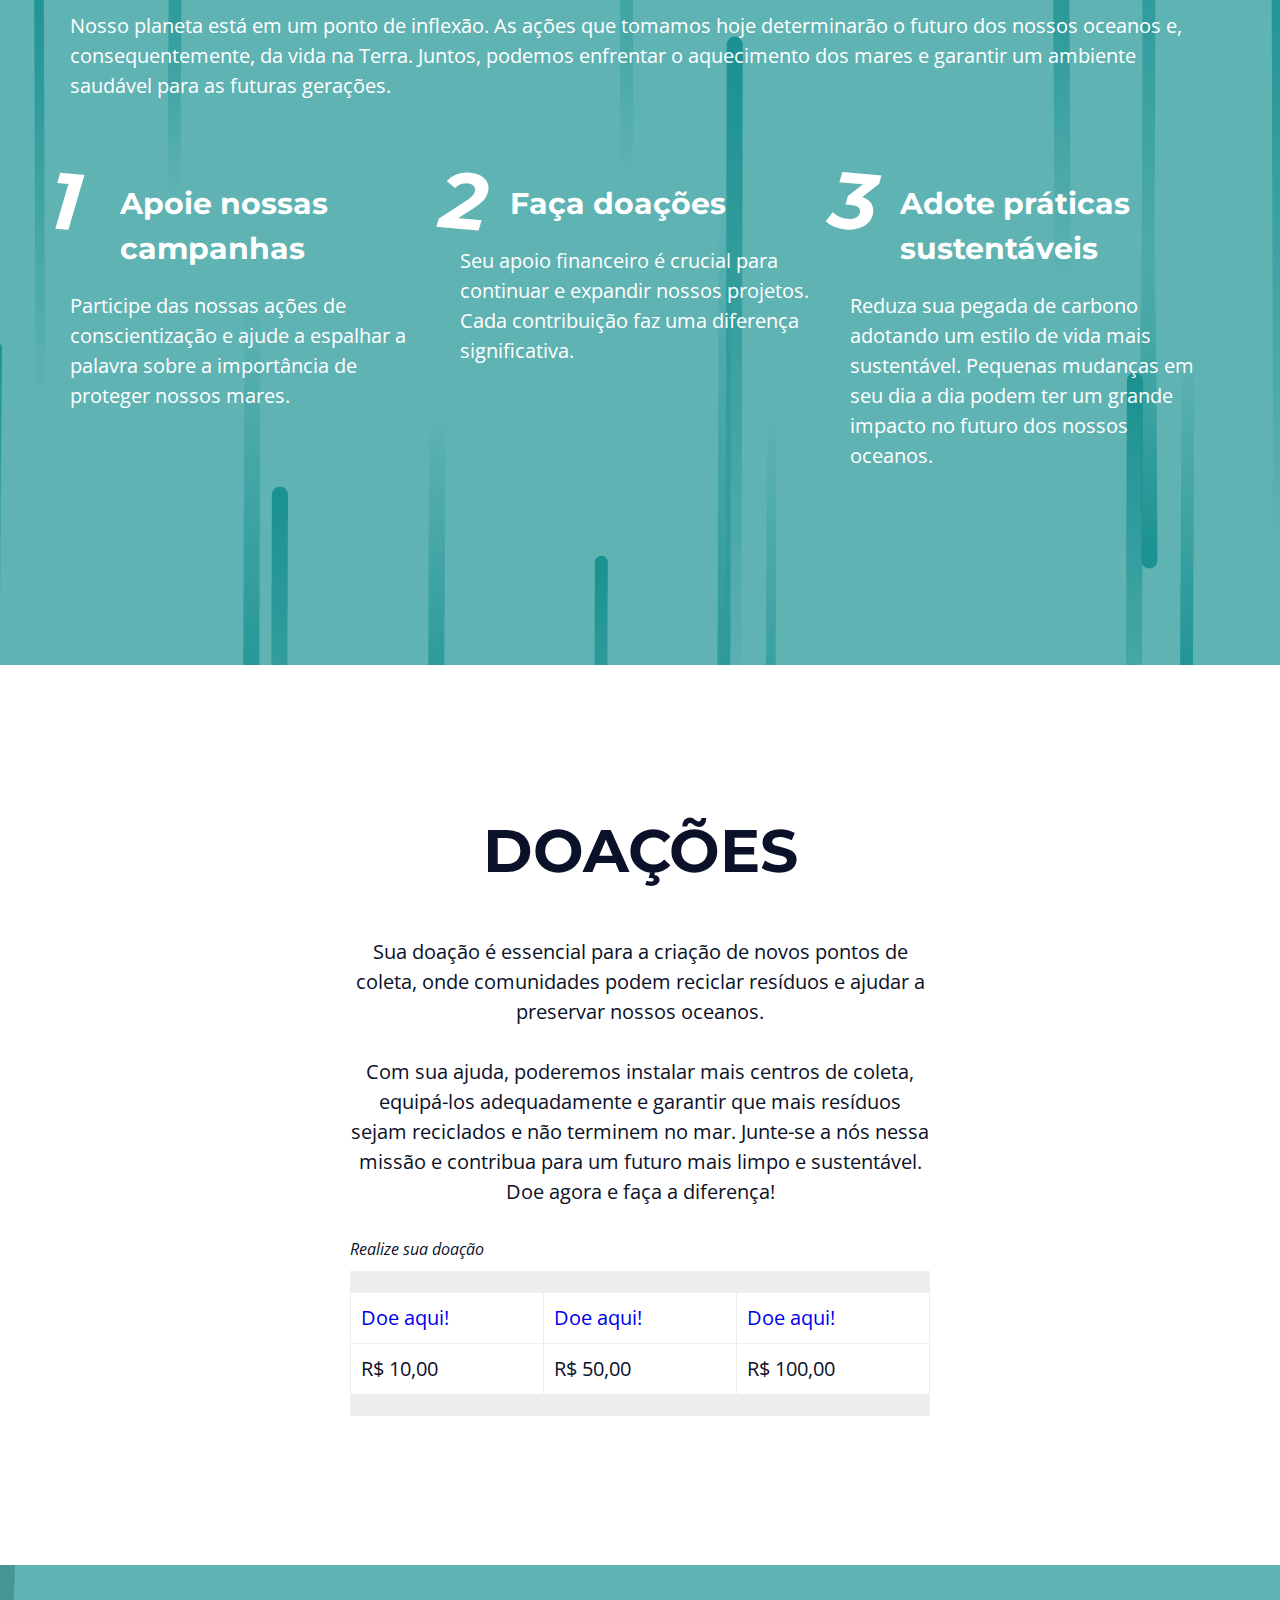
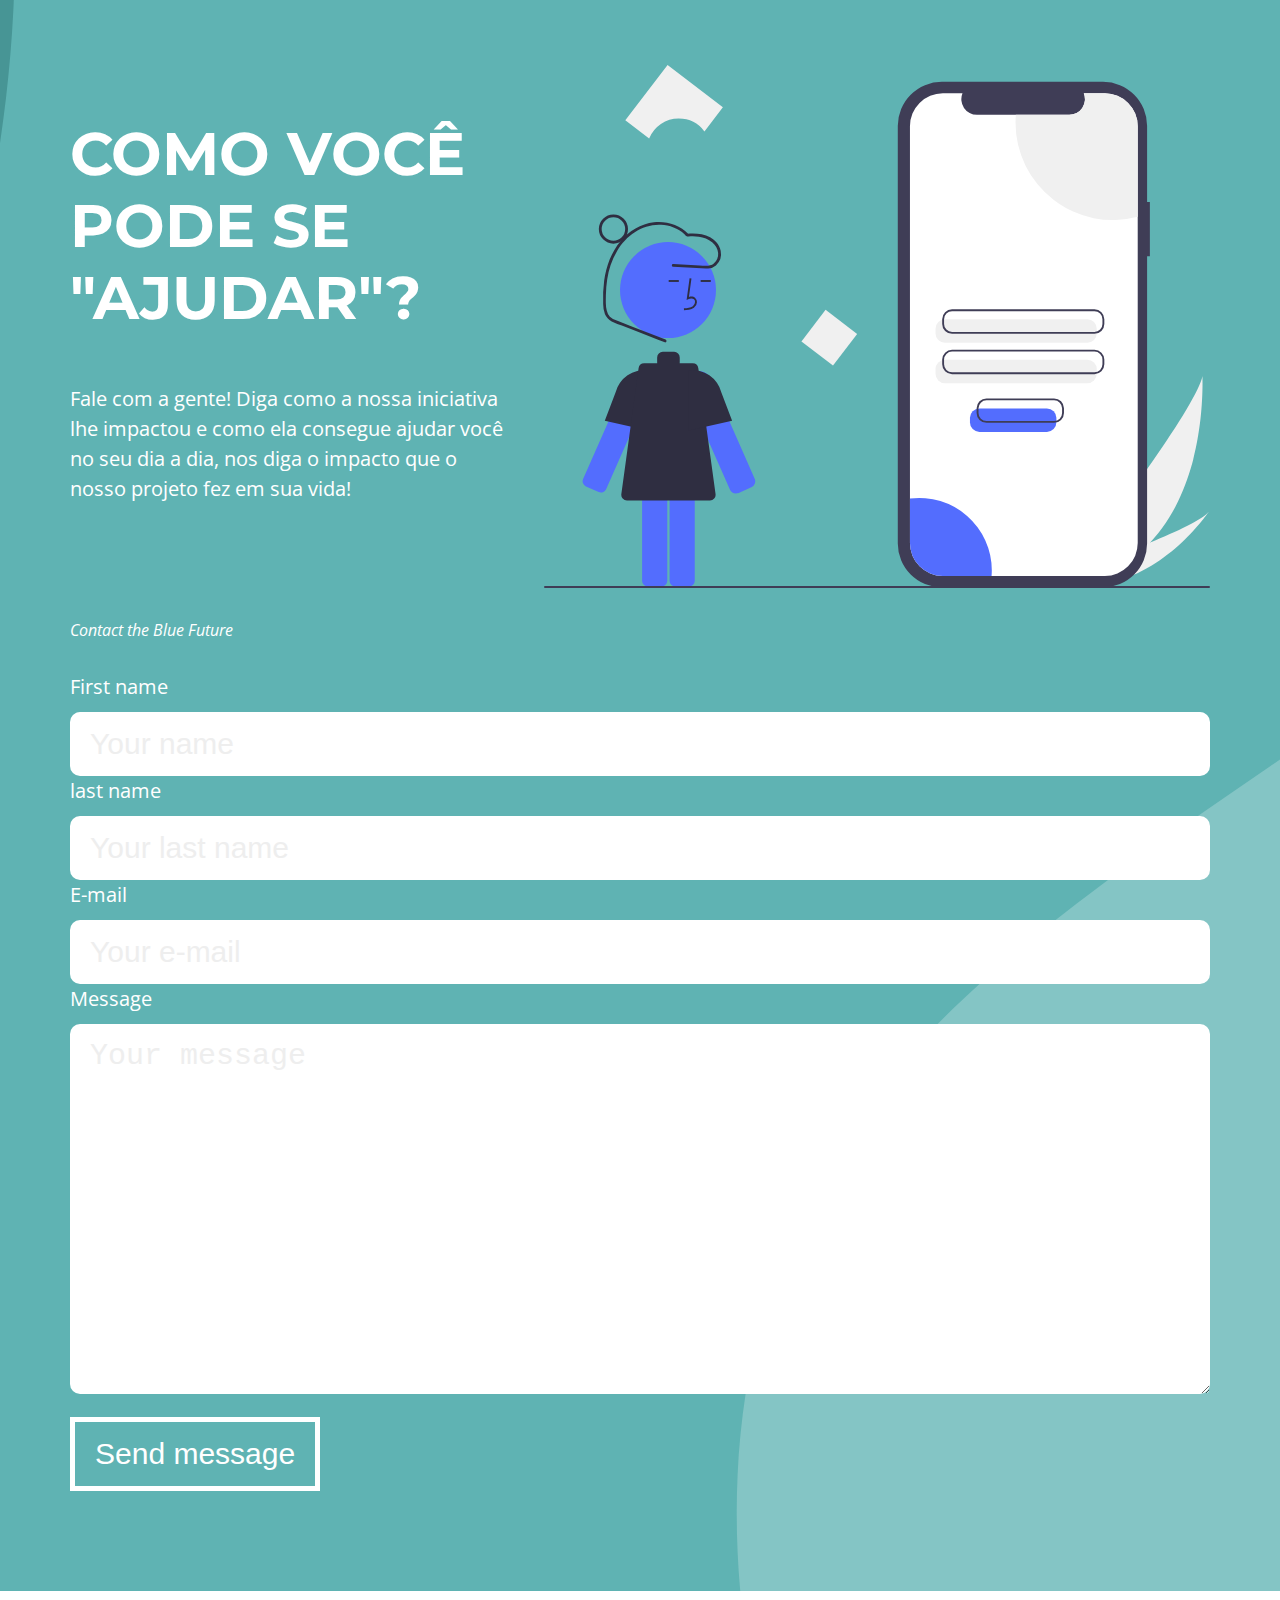
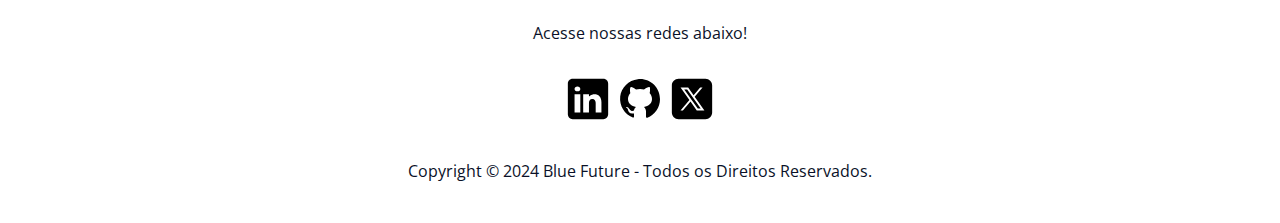
==== commit e769bd24: "Validate Forms" ====
--- a/index.html
+++ b/index.html
@@ -200,36 +200,25 @@
       <div class="intro-img">
         <img src="assets/img/login.svg" alt="Logo de HTML, CSS e JS.">
       </div>
-      <div class="contact-form">
-        <fieldset class="form-grid">
-          <legend>Contact the Blue Future</legend>
-
-          <div class="form-group">
-            <label for="first-name">First name</label>
-            <input type="text" name="first-name" id="first-name" placeholder="Your name" autocomplete="off" required>
-          </div>
-
-          <div class="form-group">
-            <label for="last-name">last name</label>
-            <input type="text" name="last-name" id="last-name" placeholder="Your last name" autocomplete="off" required>
-          </div>
-
-          <div class="form-group">
-            <label for="email">E-mail</label>
-            <input type="email" name="email" id="email" placeholder="Your e-mail" autocomplete="on" required>
-          </div>
-
-          <div class="form-group full-width">
-            <label for="message">Message</label>
-            <textarea name="message" id="message" cols="30" rows="10" placeholder="Your message"></textarea>
-          </div>
-
-          <div class="form-group full-width">
-            <button type="submit">Send message</button>
-          </div>
-        </fieldset>
-      </div>  
-    </div>
+      
+        <div class="contact-form">
+          <fieldset class="form-grid">
+            <legend>Contact the Blue Future</legend>
+
+            <form action="" class="contact-form form-group formulario">
+                <label for="first-name">First name</label>
+                <input type="text" name="first-name" class="nome validar" id="first-name" placeholder="Your name" autocomplete="off" required>
+                <label for="last-name">last name</label>
+                <input type="text" name="last-name" class="sobrenome validar" id="last-name" placeholder="Your last name" autocomplete="off" required>
+                <label for="email">E-mail</label>
+                <input type="email" name="email" class="validar"  id="email" placeholder="Your e-mail" autocomplete="on" required>
+                <label for="message">Message</label>
+                <textarea name="message" id="message" cols="30" rows="10" placeholder="Your message" required></textarea>
+                <button id="btn_test" type="submit">Send message</button>
+          </form>
+          </fieldset>
+        </div>
+      </div>
   </section>
 
 
@@ -244,6 +233,8 @@
   </footer>
 
   <a class="back-to-top" href="/">➤</a>
+
+  <script src="/assets/js/forms.js"></script>
 </body>
 
 </html>--- a/assets/css/classes.css
+++ b/assets/css/classes.css
@@ -42,4 +42,13 @@
 body .full-width {
   width: 100%;
   flex: 1 1 100%;
+}
+
+.error-text {
+  font-size: 12px;
+  color: red;
+}
+
+#btn_test {
+  margin-top: 15px;
 }